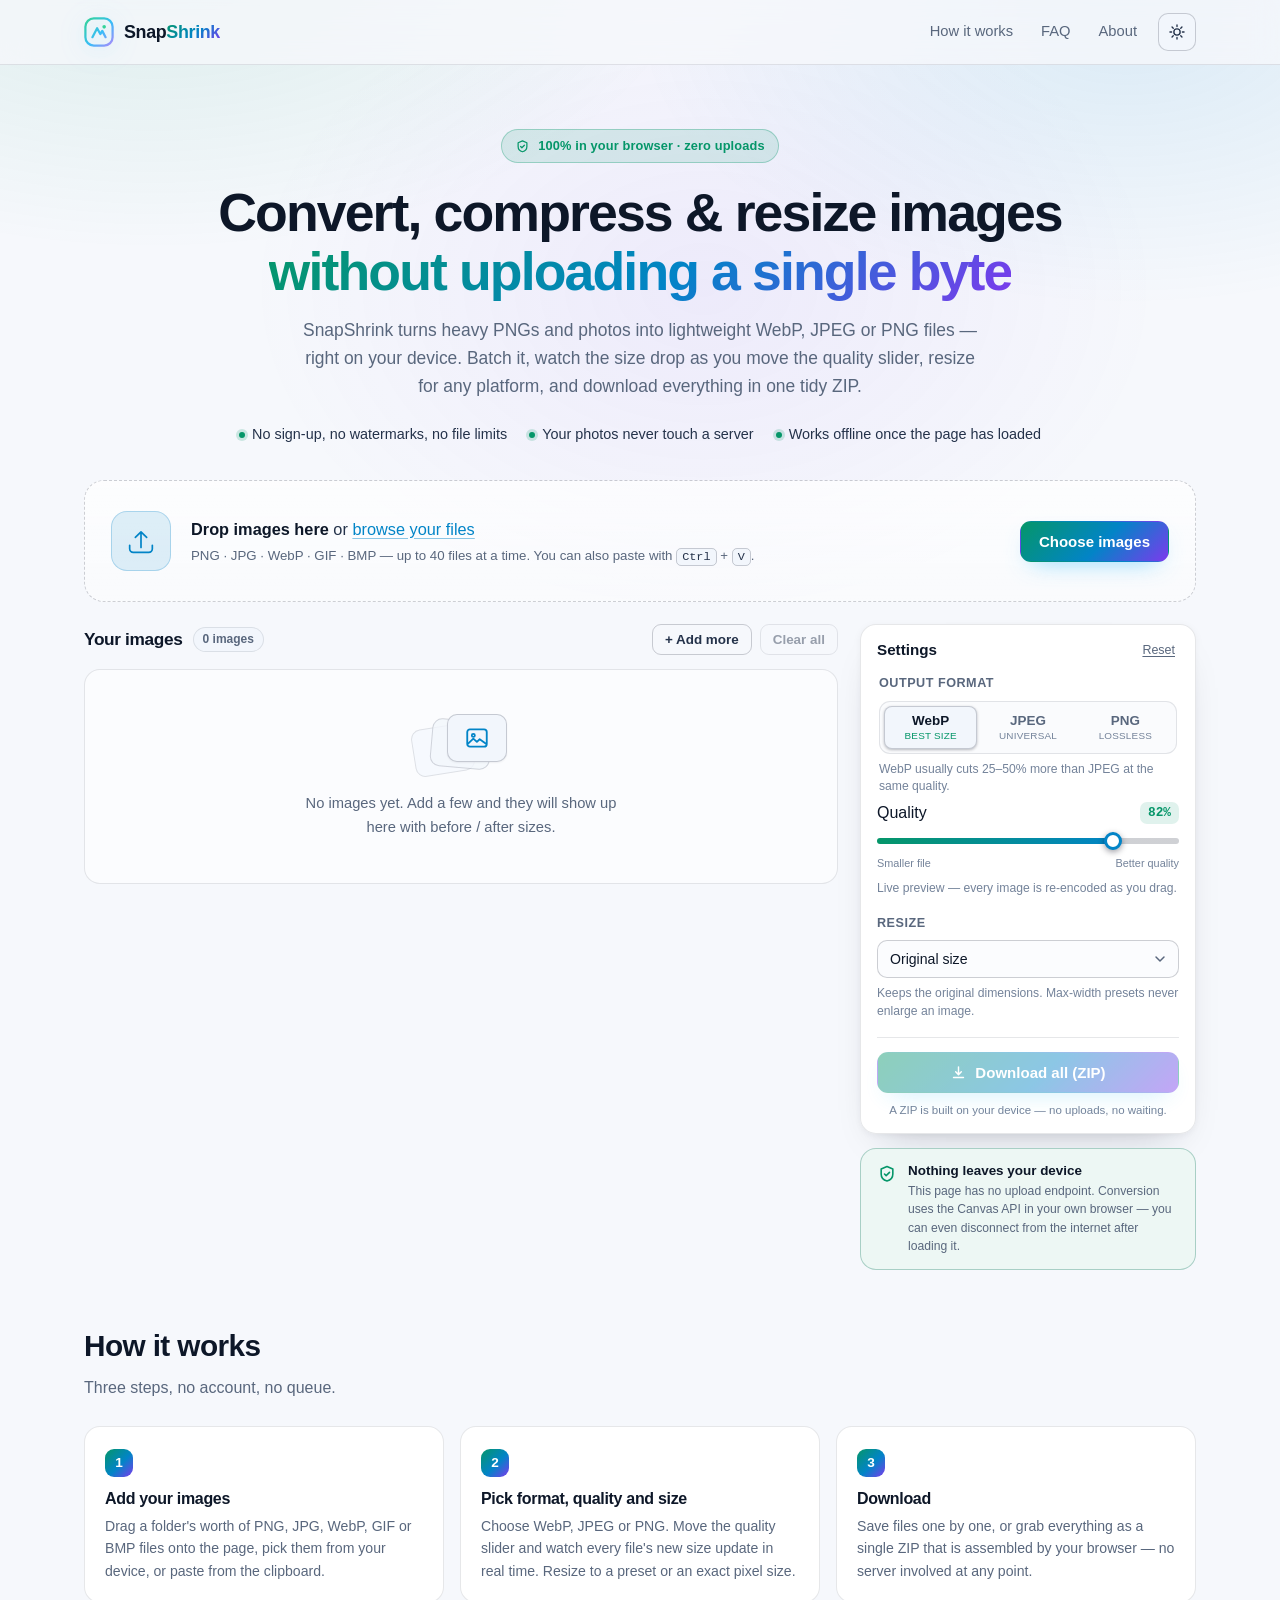
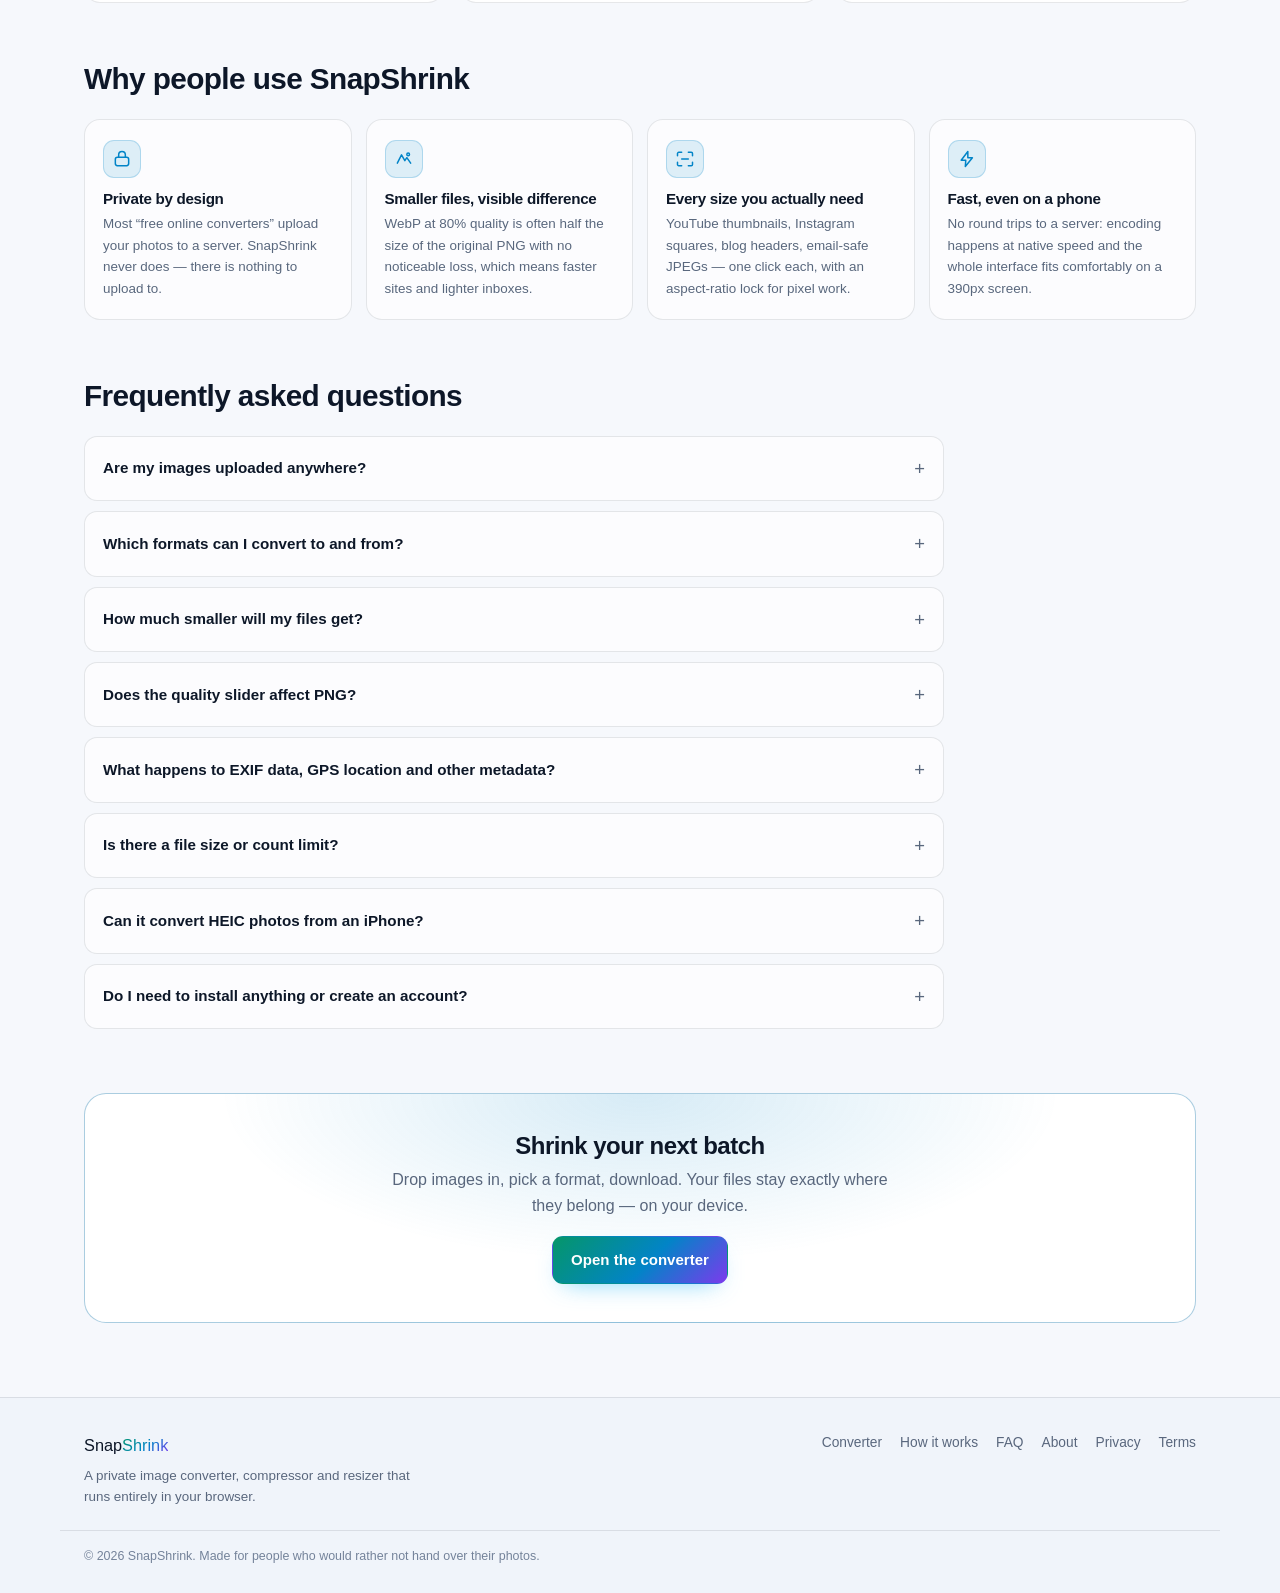
==== index.html @ 7d287221 "SnapShrink: private browser-based image converter, compressor and resizer" ====
<!DOCTYPE html>
<html lang="en" data-theme="dark">
<head>
<meta charset="utf-8">
<meta name="viewport" content="width=device-width, initial-scale=1">
<title>SnapShrink — Convert, Compress &amp; Resize Images in Your Browser (100% Private)</title>
<meta name="description" content="Free online image converter, compressor and resizer. Convert PNG, JPG, WebP, GIF and BMP to WebP, JPEG or PNG, compress with a live quality slider and resize for social media — 100% in your browser, zero uploads.">
<meta name="keywords" content="image converter, image compressor, resize image, png to webp, jpg to webp, compress image online, image resizer, private image converter, no upload">
<meta name="author" content="SnapShrink">
<meta name="robots" content="index, follow, max-image-preview:large">
<link rel="canonical" href="https://lkj-droid.github.io/snapshrink/">

<meta property="og:type" content="website">
<meta property="og:site_name" content="SnapShrink">
<meta property="og:title" content="SnapShrink — Convert, Compress &amp; Resize Images Without Uploading Them">
<meta property="og:description" content="Batch convert PNG, JPG, WebP, GIF and BMP to WebP, JPEG or PNG. Live quality preview, quick resize presets and ZIP download. Everything runs locally in your browser — your files never leave your device.">
<meta property="og:url" content="https://lkj-droid.github.io/snapshrink/">
<meta property="og:image" content="https://lkj-droid.github.io/snapshrink/og-cover.png">
<meta property="og:image:width" content="1200">
<meta property="og:image:height" content="630">
<meta property="og:image:alt" content="SnapShrink: convert, compress and resize images without a single upload">
<meta property="og:locale" content="en_US">
<meta name="twitter:card" content="summary_large_image">
<meta name="twitter:title" content="SnapShrink — Private Image Converter &amp; Compressor">
<meta name="twitter:description" content="Convert, compress and resize images 100% in your browser. Zero uploads, no sign-up.">
<meta name="twitter:image" content="https://lkj-droid.github.io/snapshrink/og-cover.png">
<meta name="theme-color" content="#070c16">
<link rel="icon" href="favicon.svg" type="image/svg+xml">
<link rel="apple-touch-icon" href="favicon.svg">
<link rel="stylesheet" href="styles.css">

<script>
  (function () {
    try {
      var saved = localStorage.getItem('snapshrink-theme');
      if (saved === 'light' || saved === 'dark') {
        document.documentElement.setAttribute('data-theme', saved);
      } else if (window.matchMedia && window.matchMedia('(prefers-color-scheme: light)').matches) {
        document.documentElement.setAttribute('data-theme', 'light');
      }
    } catch (e) { /* storage may be blocked; default theme is fine */ }
  })();
</script>

<!-- Google AdSense: replace ca-pub-XXXXXXXXXXXXXXXX with your publisher ID and uncomment.
<script async src="https://pagead2.googlesyndication.com/pagead/js/adsbygoogle.js?client=ca-pub-XXXXXXXXXXXXXXXX" crossorigin="anonymous"></script>
-->

<script type="application/ld+json">
{
  "@context": "https://schema.org",
  "@type": "SoftwareApplication",
  "name": "SnapShrink",
  "applicationCategory": "MultimediaApplication",
  "operatingSystem": "Any (web browser)",
  "url": "https://lkj-droid.github.io/snapshrink/",
  "description": "A private, browser-based image converter, compressor and resizer. Converts PNG, JPG, WebP, GIF and BMP to WebP, JPEG or PNG and resizes for social media, entirely on the user's device.",
  "offers": { "@type": "Offer", "price": "0", "priceCurrency": "USD" },
  "featureList": [
    "Batch image conversion to WebP, JPEG and PNG",
    "Quality slider with live file size comparison",
    "Quick resize presets and custom dimensions",
    "Download all results as a ZIP archive",
    "No uploads — all processing happens in the browser"
  ]
}
</script>
</head>
<body>
<a class="skip-link" href="#tool">Skip to the converter</a>

<header class="site-header">
  <div class="wrap header-inner">
    <a class="brand" href="./" aria-label="SnapShrink home">
      <span class="brand-mark" aria-hidden="true">
        <svg viewBox="0 0 32 32" width="30" height="30" fill="none">
          <rect x="1.5" y="1.5" width="29" height="29" rx="9" stroke="url(#g1)" stroke-width="2.4"/>
          <path d="M9 21.5 14 12l3.4 6.2 2.1-3.4 3.5 6.7" stroke="url(#g1)" stroke-width="2.4" stroke-linecap="round" stroke-linejoin="round"/>
          <circle cx="21.5" cy="10.5" r="1.9" fill="#34d399"/>
          <defs><linearGradient id="g1" x1="2" y1="2" x2="30" y2="30" gradientUnits="userSpaceOnUse">
            <stop stop-color="#34d399"/><stop offset=".55" stop-color="#38bdf8"/><stop offset="1" stop-color="#a78bfa"/>
          </linearGradient></defs>
        </svg>
      </span>
      <span class="brand-text">Snap<span>Shrink</span></span>
    </a>
    <nav class="site-nav" aria-label="Site">
      <a href="#how">How it works</a>
      <a href="#faq">FAQ</a>
      <a href="about.html">About</a>
      <button id="themeToggle" class="theme-toggle" type="button" aria-label="Switch to light theme" title="Switch theme">
        <svg class="icon-sun" viewBox="0 0 24 24" width="18" height="18" aria-hidden="true" fill="none" stroke="currentColor" stroke-width="1.8" stroke-linecap="round">
          <circle cx="12" cy="12" r="4.2"/><path d="M12 2.6v2.2M12 19.2v2.2M2.6 12h2.2M19.2 12h2.2M5.4 5.4l1.6 1.6M17 17l1.6 1.6M18.6 5.4 17 7M7 17l-1.6 1.6"/>
        </svg>
        <svg class="icon-moon" viewBox="0 0 24 24" width="18" height="18" aria-hidden="true" fill="none" stroke="currentColor" stroke-width="1.8" stroke-linecap="round" stroke-linejoin="round">
          <path d="M20.5 14.6A8.6 8.6 0 1 1 9.4 3.5a6.9 6.9 0 0 0 11.1 11.1Z"/>
        </svg>
      </button>
    </nav>
  </div>
</header>

<main>
  <section class="hero wrap">
    <div class="hero-badge">
      <svg viewBox="0 0 24 24" width="15" height="15" aria-hidden="true" fill="none" stroke="currentColor" stroke-width="2" stroke-linecap="round" stroke-linejoin="round"><path d="M12 3l7 3v6c0 4.2-2.9 7.4-7 8.4C7.9 19.4 5 16.2 5 12V6l7-3Z"/><path d="m9 12 2 2 4-4"/></svg>
      100% in your browser · zero uploads
    </div>
    <h1>Convert, compress &amp; resize images<br class="br-lg"> <span class="grad-text">without uploading a single byte</span></h1>
    <p class="hero-sub">
      SnapShrink turns heavy PNGs and photos into lightweight WebP, JPEG or PNG files — right on your device.
      Batch it, watch the size drop as you move the quality slider, resize for any platform, and download everything in one tidy ZIP.
    </p>
    <ul class="hero-points">
      <li>No sign-up, no watermarks, no file limits</li>
      <li>Your photos never touch a server</li>
      <li>Works offline once the page has loaded</li>
    </ul>
  </section>

  <section class="wrap" id="tool" aria-labelledby="toolTitle">
    <h2 class="sr-only" id="toolTitle">Image converter and compressor</h2>

    <div class="dropzone" id="dropzone" tabindex="0" role="button" aria-label="Add images by dropping them here or pressing enter to browse">
      <input type="file" id="fileInput" accept="image/png,image/jpeg,image/webp,image/gif,image/bmp,.png,.jpg,.jpeg,.webp,.gif,.bmp" multiple hidden>
      <div class="dz-inner">
        <div class="dz-icon" aria-hidden="true">
          <svg viewBox="0 0 48 48" width="34" height="34" fill="none" stroke="currentColor" stroke-width="2.4" stroke-linecap="round" stroke-linejoin="round">
            <path d="M24 33V11m0 0-8 8m8-8 8 8"/><path d="M8 30v5a5 5 0 0 0 5 5h22a5 5 0 0 0 5-5v-5"/>
          </svg>
        </div>
        <div class="dz-copy">
          <p class="dz-title"><strong>Drop images here</strong><span class="dz-more"> or <span class="dz-link">browse your files</span></span></p>
          <p class="dz-hint">PNG · JPG · WebP · GIF · BMP — up to 40 files at a time. You can also paste with <kbd>Ctrl</kbd>&nbsp;+&nbsp;<kbd>V</kbd>.</p>
        </div>
        <button class="btn btn-primary dz-btn" id="browseBtn" type="button">Choose images</button>
      </div>
    </div>

    <div class="workbench" id="workbench">
      <div class="results" id="resultsPane">
        <div class="results-head">
          <div class="results-title">
            <h2>Your images</h2>
            <span class="pill" id="countPill">0 images</span>
          </div>
          <div class="results-actions">
            <button class="btn btn-ghost btn-sm" id="addMoreBtn" type="button">+ Add more</button>
            <button class="btn btn-ghost btn-sm" id="clearAll" type="button" disabled>Clear all</button>
          </div>
        </div>

        <div class="summary" id="summary" hidden>
          <div class="summary-stats">
            <div class="stat"><span class="stat-label">Original</span><span class="stat-value" id="sumBefore">—</span></div>
            <div class="stat-arrow" aria-hidden="true">→</div>
            <div class="stat"><span class="stat-label">New size</span><span class="stat-value" id="sumAfter">—</span></div>
            <div class="stat"><span class="stat-label">Saved</span><span class="stat-value stat-save" id="sumSaved">—</span></div>
          </div>
          <button class="btn btn-primary" id="downloadAllTop" type="button">
            <svg viewBox="0 0 24 24" width="17" height="17" aria-hidden="true" fill="none" stroke="currentColor" stroke-width="2" stroke-linecap="round" stroke-linejoin="round"><path d="M12 4v11m0 0 4-4m-4 4-4-4"/><path d="M5 19h14"/></svg>
            Download all (ZIP)
          </button>
        </div>

        <div class="empty" id="emptyState">
          <div class="empty-art" aria-hidden="true">
            <div class="empty-card c1"></div>
            <div class="empty-card c2"></div>
            <div class="empty-card c3">
              <svg viewBox="0 0 24 24" width="26" height="26" fill="none" stroke="currentColor" stroke-width="1.7" stroke-linecap="round" stroke-linejoin="round"><rect x="3" y="4" width="18" height="16" rx="2.5"/><circle cx="8.6" cy="9.6" r="1.4"/><path d="m4 17 4.6-4.4 3.3 3 2.6-2.4L20 17"/></svg>
            </div>
          </div>
          <p>No images yet. Add a few and they will show up here with before / after sizes.</p>
        </div>

        <div class="cards" id="cards" aria-live="polite"></div>
      </div>

      <aside class="settings" id="settings" aria-label="Conversion settings">
        <div class="panel">
          <div class="panel-head">
            <h2>Settings</h2>
            <button class="link-btn" id="resetSettings" type="button">Reset</button>
          </div>

          <fieldset class="field">
            <legend>Output format</legend>
            <div class="seg" role="radiogroup" aria-label="Output format">
              <label class="seg-item">
                <input type="radio" name="format" value="webp" checked>
                <span>WebP<em>best size</em></span>
              </label>
              <label class="seg-item">
                <input type="radio" name="format" value="jpeg">
                <span>JPEG<em>universal</em></span>
              </label>
              <label class="seg-item">
                <input type="radio" name="format" value="png">
                <span>PNG<em>lossless</em></span>
              </label>
            </div>
            <p class="field-note" id="formatNote">WebP usually cuts 25–50% more than JPEG at the same quality.</p>
          </fieldset>

          <div class="field" id="qualityField">
            <div class="label-row">
              <label for="quality">Quality</label>
              <output class="quality-out" id="qualityOut" for="quality">82%</output>
            </div>
            <input type="range" id="quality" min="10" max="100" step="1" value="82" aria-describedby="qualityNote">
            <div class="range-scale" aria-hidden="true"><span>Smaller file</span><span>Better quality</span></div>
            <p class="field-note" id="qualityNote">Live preview — every image is re-encoded as you drag.</p>
          </div>

          <div class="field">
            <label for="preset">Resize</label>
            <div class="select-wrap">
              <select id="preset">
                <option value="original">Original size</option>
                <option value="max1920">Max width · 1920px</option>
                <option value="max1080">Max width · 1080px</option>
                <option value="yt">YouTube thumbnail · 1280×720</option>
                <option value="square">Square · 1080×1080</option>
                <option value="custom">Custom size…</option>
              </select>
              <svg class="select-caret" viewBox="0 0 24 24" width="16" height="16" aria-hidden="true" fill="none" stroke="currentColor" stroke-width="2.2" stroke-linecap="round" stroke-linejoin="round"><path d="m6 9 6 6 6-6"/></svg>
            </div>
            <p class="field-note" id="presetNote">Keeps the original dimensions. Images are never upscaled by presets.</p>
          </div>

          <div class="field custom" id="customRow" hidden>
            <div class="size-inputs">
              <label class="size-field">
                <span>Width</span>
                <input type="number" id="customW" min="1" max="16384" step="1" value="1280" inputmode="numeric">
              </label>
              <span class="times" aria-hidden="true">×</span>
              <label class="size-field">
                <span>Height</span>
                <input type="number" id="customH" min="1" max="16384" step="1" value="720" inputmode="numeric">
              </label>
            </div>
            <label class="check">
              <input type="checkbox" id="lockAspect" checked>
              <span>Lock aspect ratio (height follows each image)</span>
            </label>
          </div>

          <div class="field" id="modeRow" hidden>
            <span class="pseudo-label">Fit</span>
            <div class="seg seg-2" role="radiogroup" aria-label="Resize fit mode">
              <label class="seg-item">
                <input type="radio" name="fitmode" value="fill" checked>
                <span>Crop to fill</span>
              </label>
              <label class="seg-item">
                <input type="radio" name="fitmode" value="fit">
                <span>Fit inside</span>
              </label>
            </div>
          </div>

          <div class="field" id="bgRow" hidden>
            <div class="label-row">
              <label for="bgColor">Background</label>
              <span class="field-note inline" id="bgNote">Used where the image has transparency.</span>
            </div>
            <input type="color" id="bgColor" value="#ffffff">
          </div>

          <div class="panel-foot">
            <button class="btn btn-primary btn-block" id="downloadAll" type="button" disabled>
              <svg viewBox="0 0 24 24" width="17" height="17" aria-hidden="true" fill="none" stroke="currentColor" stroke-width="2" stroke-linecap="round" stroke-linejoin="round"><path d="M12 4v11m0 0 4-4m-4 4-4-4"/><path d="M5 19h14"/></svg>
              Download all (ZIP)
            </button>
            <p class="mini-note" id="zipNote">A ZIP is built on your device — no uploads, no waiting.</p>
          </div>
        </div>

        <div class="panel privacy-card">
          <div class="privacy-icon" aria-hidden="true">
            <svg viewBox="0 0 24 24" width="20" height="20" fill="none" stroke="currentColor" stroke-width="1.9" stroke-linecap="round" stroke-linejoin="round"><path d="M12 3l7 3v6c0 4.2-2.9 7.4-7 8.4C7.9 19.4 5 16.2 5 12V6l7-3Z"/><path d="m9 12 2 2 4-4"/></svg>
          </div>
          <div>
            <h3>Nothing leaves your device</h3>
            <p>This page has no upload endpoint. Conversion uses the Canvas API in your own browser — you can even disconnect from the internet after loading it.</p>
          </div>
        </div>
      </aside>
    </div>
  </section>

  <section class="wrap section" id="how">
    <h2>How it works</h2>
    <p class="section-lede">Three steps, no account, no queue.</p>
    <ol class="steps">
      <li>
        <span class="step-num">1</span>
        <h3>Add your images</h3>
        <p>Drag a folder's worth of PNG, JPG, WebP, GIF or BMP files onto the page, pick them from your device, or paste from the clipboard.</p>
      </li>
      <li>
        <span class="step-num">2</span>
        <h3>Pick format, quality and size</h3>
        <p>Choose WebP, JPEG or PNG. Move the quality slider and watch every file's new size update in real time. Resize to a preset or an exact pixel size.</p>
      </li>
      <li>
        <span class="step-num">3</span>
        <h3>Download</h3>
        <p>Save files one by one, or grab everything as a single ZIP that is assembled by your browser — no server involved at any point.</p>
      </li>
    </ol>
  </section>

  <section class="wrap section">
    <h2>Why people use SnapShrink</h2>
    <div class="features">
      <article class="feature">
        <div class="feature-icon" aria-hidden="true"><svg viewBox="0 0 24 24" width="20" height="20" fill="none" stroke="currentColor" stroke-width="1.8" stroke-linecap="round" stroke-linejoin="round"><rect x="4" y="10" width="16" height="10" rx="2.5"/><path d="M8 10V7a4 4 0 0 1 8 0v3"/></svg></div>
        <h3>Private by design</h3>
        <p>Most “free online converters” upload your photos to a server. SnapShrink never does — there is nothing to upload to.</p>
      </article>
      <article class="feature">
        <div class="feature-icon" aria-hidden="true"><svg viewBox="0 0 24 24" width="20" height="20" fill="none" stroke="currentColor" stroke-width="1.8" stroke-linecap="round" stroke-linejoin="round"><path d="M4 17 9 7l4 7 2.4-3.6L20 17"/><circle cx="17" cy="6.5" r="1.6"/></svg></div>
        <h3>Smaller files, visible difference</h3>
        <p>WebP at 80% quality is often half the size of the original PNG with no noticeable loss, which means faster sites and lighter inboxes.</p>
      </article>
      <article class="feature">
        <div class="feature-icon" aria-hidden="true"><svg viewBox="0 0 24 24" width="20" height="20" fill="none" stroke="currentColor" stroke-width="1.8" stroke-linecap="round" stroke-linejoin="round"><path d="M3 8V5.5A1.5 1.5 0 0 1 4.5 4H8M16 4h3.5A1.5 1.5 0 0 1 21 5.5V8M21 16v2.5A1.5 1.5 0 0 1 19.5 20H16M8 20H4.5A1.5 1.5 0 0 1 3 18.5V16"/><path d="M8 12h8"/></svg></div>
        <h3>Every size you actually need</h3>
        <p>YouTube thumbnails, Instagram squares, blog headers, email-safe JPEGs — one click each, with an aspect-ratio lock for pixel work.</p>
      </article>
      <article class="feature">
        <div class="feature-icon" aria-hidden="true"><svg viewBox="0 0 24 24" width="20" height="20" fill="none" stroke="currentColor" stroke-width="1.8" stroke-linecap="round" stroke-linejoin="round"><path d="M13 3 5 13.5h5.5L10 21l8.5-10.5H13L13 3Z"/></svg></div>
        <h3>Fast, even on a phone</h3>
        <p>No round trips to a server: encoding happens at native speed and the whole interface fits comfortably on a 390px screen.</p>
      </article>
    </div>
  </section>

  <section class="wrap section" id="faq">
    <h2>Frequently asked questions</h2>
    <div class="faq">
      <details>
        <summary>Are my images uploaded anywhere?</summary>
        <p>No. SnapShrink is a static page. All decoding, resizing and re-encoding happens in your browser using the HTML5 Canvas API, and the ZIP archive is assembled in JavaScript on your device. You can open your browser's network panel and watch: no request carries your image data.</p>
      </details>
      <details>
        <summary>Which formats can I convert to and from?</summary>
        <p>Input: PNG, JPEG, WebP, GIF and BMP. Output: WebP, JPEG and PNG. Animated GIFs and animated WebP files are converted using their first frame, because canvas encoding produces still images.</p>
      </details>
      <details>
        <summary>How much smaller will my files get?</summary>
        <p>It depends on the source. A screenshot saved as PNG typically drops 60–90% when converted to WebP at 80% quality. A JPEG that is already compressed may only shrink 20–40%, or even grow if you pick a very high quality — SnapShrink flags that per image so you can lower the quality or keep the original.</p>
      </details>
      <details>
        <summary>Does the quality slider affect PNG?</summary>
        <p>No. PNG is a lossless format, so the slider is disabled when PNG is selected. Its gains come from resizing and from removing metadata, which canvas re-encoding always does.</p>
      </details>
      <details>
        <summary>What happens to EXIF data, GPS location and other metadata?</summary>
        <p>They are removed. Re-encoding through canvas keeps only the pixels, which is usually what you want for sharing — and it means photos you post won't carry GPS coordinates. The trade-off is that camera settings and rotation tags are not carried over; SnapShrink applies the correct orientation to the pixels before saving.</p>
      </details>
      <details>
        <summary>Is there a file size or count limit?</summary>
        <p>There is no server limit, but your device's memory is the real ceiling. 40 images per batch is a comfortable number on a phone; very large images (above roughly 40 megapixels) may be rejected by the browser's canvas.</p>
      </details>
      <details>
        <summary>Can it convert HEIC photos from an iPhone?</summary>
        <p>Not directly — browsers do not decode HEIC in canvas. On iOS, choose “Most Compatible” in Settings → Camera → Formats, or export the photo as JPEG from the Photos app first.</p>
      </details>
      <details>
        <summary>Do I need to install anything or create an account?</summary>
        <p>No. The tool is free, needs no sign-up, adds no watermark, and can be saved for offline use (in Chrome: menu → Cast, save and share → Install page as app).</p>
      </details>
    </div>
  </section>

  <section class="wrap cta">
    <div class="cta-inner">
      <h2>Shrink your next batch</h2>
      <p>Drop images in, pick a format, download. Your files stay exactly where they belong — on your device.</p>
      <a class="btn btn-primary" href="#tool">Open the converter</a>
    </div>
  </section>
</main>

<footer class="site-footer">
  <div class="wrap footer-inner">
    <div class="footer-brand">
      <span class="brand-text small">Snap<span>Shrink</span></span>
      <p>A private image converter, compressor and resizer that runs entirely in your browser.</p>
    </div>
    <nav class="footer-nav" aria-label="Footer">
      <a href="#tool">Converter</a>
      <a href="#how">How it works</a>
      <a href="#faq">FAQ</a>
      <a href="about.html">About</a>
      <a href="privacy.html">Privacy</a>
      <a href="terms.html">Terms</a>
    </nav>
  </div>
  <div class="wrap footer-bottom">
    <p>© <span id="year">2025</span> SnapShrink. Made for people who would rather not hand over their photos.</p>
  </div>
</footer>

<div class="toast" id="toast" role="status" aria-live="polite"></div>
<div class="sr-only" id="srStatus" role="status" aria-live="polite"></div>

<script src="app.js" defer></script>

<script type="application/ld+json">
{
  "@context": "https://schema.org",
  "@type": "FAQPage",
  "mainEntity": [
    {
      "@type": "Question",
      "name": "Are my images uploaded anywhere?",
      "acceptedAnswer": { "@type": "Answer", "text": "No. SnapShrink is a static page. All decoding, resizing and re-encoding happens in your browser using the HTML5 Canvas API, and the ZIP archive is assembled in JavaScript on your device." }
    },
    {
      "@type": "Question",
      "name": "Which formats can I convert to and from?",
      "acceptedAnswer": { "@type": "Answer", "text": "Input: PNG, JPEG, WebP, GIF and BMP. Output: WebP, JPEG and PNG. Animated GIFs and animated WebP files are converted using their first frame." }
    },
    {
      "@type": "Question",
      "name": "How much smaller will my files get?",
      "acceptedAnswer": { "@type": "Answer", "text": "A screenshot saved as PNG typically drops 60-90% when converted to WebP at 80% quality. An already-compressed JPEG may shrink 20-40%, or grow if you pick a very high quality. SnapShrink flags each image's result." }
    },
    {
      "@type": "Question",
      "name": "Does the quality slider affect PNG?",
      "acceptedAnswer": { "@type": "Answer", "text": "No. PNG is lossless, so the slider is disabled when PNG is selected. Its gains come from resizing and removing metadata." }
    },
    {
      "@type": "Question",
      "name": "What happens to EXIF data and GPS location?",
      "acceptedAnswer": { "@type": "Answer", "text": "They are removed. Re-encoding through canvas keeps only the pixels, so photos you share do not carry GPS coordinates, while the correct orientation is applied to the pixels first." }
    },
    {
      "@type": "Question",
      "name": "Can it convert HEIC photos from an iPhone?",
      "acceptedAnswer": { "@type": "Answer", "text": "Not directly, because browsers do not decode HEIC in canvas. Export the photo as JPEG from the Photos app, or set the iPhone camera to Most Compatible, first." }
    }
  ]
}
</script>
</body>
</html>
---- styles.css ----
/* ==========================================================================
   SnapShrink — styles
   ========================================================================== */

:root {
  --bg: #070c16;
  --bg-soft: #0a1120;
  --panel: rgba(17, 26, 43, 0.86);
  --panel-solid: #111a2b;
  --panel-2: #16223a;
  --line: rgba(148, 163, 184, 0.16);
  --line-strong: rgba(148, 163, 184, 0.3);
  --text: #e9eefb;
  --text-soft: #c7d2e5;
  --muted: #94a3b8;
  --muted-2: #7688a0;
  --brand: #34d399;
  --brand-2: #38bdf8;
  --violet: #a78bfa;
  --grad: linear-gradient(135deg, #34d399 0%, #38bdf8 55%, #a78bfa 100%);
  --danger: #fb7185;
  --warn: #fbbf24;
  --shadow-sm: 0 1px 2px rgba(2, 6, 23, 0.4);
  --shadow: 0 18px 40px -18px rgba(2, 6, 23, 0.85), 0 2px 8px rgba(2, 6, 23, 0.35);
  --radius: 16px;
  --radius-sm: 11px;
  --wrap: 1160px;
  --font: -apple-system, BlinkMacSystemFont, "Segoe UI", Inter, Roboto, "Helvetica Neue", "Apple SD Gothic Neo", "Malgun Gothic", sans-serif;
  --mono: ui-monospace, SFMono-Regular, "SF Mono", Menlo, Consolas, monospace;
}

html[data-theme="light"] {
  --bg: #f6f8fc;
  --bg-soft: #eef2f9;
  --panel: rgba(255, 255, 255, 0.92);
  --panel-solid: #ffffff;
  --panel-2: #f2f6fc;
  --line: rgba(15, 23, 42, 0.1);
  --line-strong: rgba(15, 23, 42, 0.2);
  --text: #0d1728;
  --text-soft: #24324a;
  --muted: #59677d;
  --muted-2: #74839a;
  --brand: #059669;
  --brand-2: #0284c7;
  --violet: #7c3aed;
  --grad: linear-gradient(135deg, #059669 0%, #0284c7 55%, #7c3aed 100%);
  --danger: #e11d48;
  --warn: #b45309;
  --shadow-sm: 0 1px 2px rgba(15, 23, 42, 0.06);
  --shadow: 0 20px 40px -24px rgba(15, 23, 42, 0.28), 0 2px 8px rgba(15, 23, 42, 0.05);
}

* { box-sizing: border-box; }

/* Flex/grid display must never beat the hidden attribute. */
[hidden] { display: none !important; }

html { scroll-behavior: smooth; -webkit-text-size-adjust: 100%; }

body {
  margin: 0;
  font-family: var(--font);
  background: var(--bg);
  color: var(--text);
  line-height: 1.6;
  font-size: 16px;
  -webkit-font-smoothing: antialiased;
  overflow-x: hidden;
}

body::before {
  content: "";
  position: fixed;
  inset: 0;
  pointer-events: none;
  z-index: -1;
  background:
    radial-gradient(900px 520px at 12% -8%, rgba(52, 211, 153, 0.16), transparent 62%),
    radial-gradient(820px 480px at 88% 2%, rgba(56, 189, 248, 0.14), transparent 60%),
    radial-gradient(700px 500px at 55% 32%, rgba(167, 139, 250, 0.09), transparent 65%);
}

html[data-theme="light"] body::before {
  background:
    radial-gradient(900px 520px at 12% -8%, rgba(5, 150, 105, 0.12), transparent 62%),
    radial-gradient(820px 480px at 88% 2%, rgba(2, 132, 199, 0.11), transparent 60%),
    radial-gradient(700px 500px at 55% 32%, rgba(124, 58, 237, 0.07), transparent 65%);
}

img, svg { max-width: 100%; }
h1, h2, h3, h4 { line-height: 1.2; margin: 0 0 0.5em; letter-spacing: -0.02em; font-weight: 700; }
p { margin: 0 0 1em; }
a { color: var(--brand-2); text-decoration: none; }
a:hover { text-decoration: underline; }
button { font-family: inherit; }

.wrap {
  width: 100%;
  max-width: var(--wrap);
  margin: 0 auto;
  padding: 0 24px;
}

.sr-only {
  position: absolute;
  width: 1px; height: 1px;
  padding: 0; margin: -1px;
  overflow: hidden;
  clip: rect(0 0 0 0);
  white-space: nowrap;
  border: 0;
}

.skip-link {
  position: absolute;
  left: 16px; top: -60px;
  background: var(--panel-solid);
  color: var(--text);
  padding: 10px 16px;
  border-radius: 10px;
  z-index: 100;
  border: 1px solid var(--line-strong);
  transition: top 0.18s ease;
}
.skip-link:focus { top: 12px; }

/* ---------- Header ---------- */

.site-header {
  position: sticky;
  top: 0;
  z-index: 40;
  backdrop-filter: blur(14px);
  -webkit-backdrop-filter: blur(14px);
  background: color-mix(in srgb, var(--bg) 78%, transparent);
  border-bottom: 1px solid var(--line);
}

.header-inner {
  display: flex;
  align-items: center;
  justify-content: space-between;
  gap: 16px;
  height: 64px;
}

.brand {
  display: inline-flex;
  align-items: center;
  gap: 10px;
  color: var(--text);
  font-weight: 700;
  font-size: 1.12rem;
  letter-spacing: -0.02em;
}
.brand:hover { text-decoration: none; }
.brand-mark { display: inline-flex; filter: drop-shadow(0 4px 12px rgba(56, 189, 248, 0.28)); }
.brand-text span { background: var(--grad); -webkit-background-clip: text; background-clip: text; color: transparent; }
.brand-text.small { font-size: 1.02rem; }

.site-nav {
  display: flex;
  align-items: center;
  gap: 6px;
}
.site-nav a {
  color: var(--muted);
  font-size: 0.92rem;
  font-weight: 500;
  padding: 8px 11px;
  border-radius: 9px;
}
.site-nav a:hover { color: var(--text); background: var(--panel-2); text-decoration: none; }

.theme-toggle {
  display: inline-flex;
  align-items: center;
  justify-content: center;
  width: 38px; height: 38px;
  margin-left: 4px;
  border-radius: 10px;
  border: 1px solid var(--line-strong);
  background: var(--panel-2);
  color: var(--text-soft);
  cursor: pointer;
  transition: background 0.18s ease, color 0.18s ease, transform 0.18s ease;
}
.theme-toggle:hover { color: var(--text); transform: translateY(-1px); }
html[data-theme="dark"] .icon-sun { display: none; }
html[data-theme="light"] .icon-moon { display: none; }

/* ---------- Hero ---------- */

.hero {
  padding: 64px 24px 34px;
  text-align: center;
}

.hero-badge {
  display: inline-flex;
  align-items: center;
  gap: 8px;
  font-size: 0.8rem;
  font-weight: 600;
  letter-spacing: 0.01em;
  color: var(--brand);
  background: color-mix(in srgb, var(--brand) 12%, transparent);
  border: 1px solid color-mix(in srgb, var(--brand) 30%, transparent);
  padding: 6px 13px;
  border-radius: 999px;
}

.hero h1 {
  font-size: clamp(2.05rem, 5.4vw, 3.35rem);
  margin: 20px 0 16px;
  letter-spacing: -0.035em;
  line-height: 1.1;
}
.grad-text {
  background: var(--grad);
  -webkit-background-clip: text;
  background-clip: text;
  color: transparent;
}

.hero-sub {
  max-width: 680px;
  margin: 0 auto 22px;
  color: var(--muted);
  font-size: clamp(1rem, 1.6vw, 1.09rem);
}

.hero-points {
  list-style: none;
  display: flex;
  flex-wrap: wrap;
  justify-content: center;
  gap: 8px 22px;
  padding: 0;
  margin: 0;
  color: var(--text-soft);
  font-size: 0.9rem;
}
.hero-points li { display: inline-flex; align-items: center; gap: 7px; }
.hero-points li::before {
  content: "";
  width: 6px; height: 6px;
  border-radius: 50%;
  background: var(--brand);
  box-shadow: 0 0 0 3px color-mix(in srgb, var(--brand) 18%, transparent);
}

/* ---------- Buttons ---------- */

.btn {
  display: inline-flex;
  align-items: center;
  justify-content: center;
  gap: 8px;
  border: 1px solid transparent;
  border-radius: 11px;
  padding: 11px 18px;
  font-size: 0.94rem;
  font-weight: 600;
  cursor: pointer;
  transition: transform 0.16s ease, box-shadow 0.16s ease, background 0.16s ease, border-color 0.16s ease, opacity 0.16s ease;
  white-space: nowrap;
  color: var(--text);
  background: var(--panel-2);
}
.btn:hover { transform: translateY(-1px); }
.btn:active { transform: translateY(0); }
.btn:focus-visible { outline: 2px solid var(--brand-2); outline-offset: 2px; }
.btn[disabled] { opacity: 0.45; cursor: not-allowed; transform: none; }

.btn-primary {
  background: var(--grad);
  color: #05121b;
  box-shadow: 0 10px 24px -12px rgba(56, 189, 248, 0.7);
}
html[data-theme="light"] .btn-primary { color: #ffffff; }
.btn-primary:hover { box-shadow: 0 14px 30px -12px rgba(56, 189, 248, 0.85); }

.btn-ghost {
  background: transparent;
  border-color: var(--line-strong);
  color: var(--text-soft);
}
.btn-ghost:hover { background: var(--panel-2); color: var(--text); }
.btn-sm { padding: 7px 12px; font-size: 0.84rem; border-radius: 9px; }
.btn-block { width: 100%; }

/* ---------- Dropzone ---------- */

.dropzone {
  border: 1.5px dashed var(--line-strong);
  border-radius: 20px;
  background:
    linear-gradient(180deg, color-mix(in srgb, var(--panel-solid) 72%, transparent), color-mix(in srgb, var(--panel-solid) 40%, transparent));
  padding: 30px 26px;
  cursor: pointer;
  transition: border-color 0.2s ease, background 0.2s ease, box-shadow 0.2s ease;
  outline: none;
}
.dropzone:hover { border-color: color-mix(in srgb, var(--brand-2) 60%, transparent); }
.dropzone:focus-visible { border-color: var(--brand-2); box-shadow: 0 0 0 4px color-mix(in srgb, var(--brand-2) 18%, transparent); }
.dropzone.is-dragging {
  border-color: var(--brand);
  background: color-mix(in srgb, var(--brand) 9%, var(--panel-solid));
  box-shadow: 0 0 0 5px color-mix(in srgb, var(--brand) 14%, transparent), var(--shadow);
}
.dropzone.is-compact { padding: 14px 20px; }

.dz-inner {
  display: flex;
  align-items: center;
  gap: 20px;
  justify-content: center;
  text-align: left;
}
.dz-icon {
  flex: 0 0 auto;
  width: 60px; height: 60px;
  display: grid;
  place-items: center;
  border-radius: 16px;
  color: var(--brand-2);
  background: color-mix(in srgb, var(--brand-2) 12%, transparent);
  border: 1px solid color-mix(in srgb, var(--brand-2) 24%, transparent);
}
.dropzone.is-compact .dz-icon { width: 44px; height: 44px; border-radius: 12px; }
.dropzone.is-compact .dz-icon svg { width: 24px; height: 24px; }

.dz-copy { min-width: 0; }
.dz-title { margin: 0 0 3px; font-size: 1.02rem; color: var(--text-soft); }
.dz-title strong { color: var(--text); }
.dz-link { color: var(--brand-2); text-decoration: underline; text-decoration-color: color-mix(in srgb, var(--brand-2) 45%, transparent); text-underline-offset: 3px; white-space: nowrap; }
.dropzone.is-compact .dz-more { display: none; }
.dz-hint { margin: 0; color: var(--muted); font-size: 0.83rem; }
.dz-hint kbd {
  font-family: var(--mono);
  font-size: 0.74rem;
  padding: 1px 5px;
  border-radius: 5px;
  border: 1px solid var(--line-strong);
  background: var(--panel-2);
  color: var(--text-soft);
}
.dz-btn { flex: 0 0 auto; margin-left: auto; }
.dropzone.is-compact .dz-btn { padding: 8px 14px; font-size: 0.86rem; }
.dropzone.is-compact .dz-hint { display: none; }

/* ---------- Workbench ---------- */

.workbench {
  display: grid;
  grid-template-columns: minmax(0, 1fr) 336px;
  gap: 22px;
  align-items: start;
  margin-top: 22px;
}

.results { min-width: 0; }

.results-head {
  display: flex;
  align-items: center;
  justify-content: space-between;
  gap: 12px;
  flex-wrap: wrap;
  margin-bottom: 14px;
}
.results-title { display: flex; align-items: center; gap: 10px; }
.results-title h2 { font-size: 1.08rem; margin: 0; }
.pill {
  font-size: 0.75rem;
  font-weight: 600;
  color: var(--muted);
  border: 1px solid var(--line);
  background: var(--panel-2);
  padding: 2px 9px;
  border-radius: 999px;
  white-space: nowrap;
}
.results-actions { display: flex; gap: 8px; }

.summary {
  display: flex;
  align-items: center;
  justify-content: space-between;
  gap: 16px;
  flex-wrap: wrap;
  padding: 14px 16px;
  margin-bottom: 16px;
  border-radius: var(--radius);
  border: 1px solid var(--line);
  background: var(--panel);
  box-shadow: var(--shadow-sm);
}
.summary-stats { display: flex; align-items: center; gap: 8px 16px; flex-wrap: wrap; }
.stat { display: flex; flex-direction: column; min-width: 0; }
.stat-label { font-size: 0.68rem; text-transform: uppercase; letter-spacing: 0.08em; color: var(--muted-2); font-weight: 600; }
.stat-value { font-variant-numeric: tabular-nums; font-weight: 700; font-size: 1rem; }
.stat-save { color: var(--brand); }
.stat-save.is-negative { color: var(--warn); }
.stat-arrow { color: var(--muted-2); font-size: 1rem; }

.empty {
  display: flex;
  flex-direction: column;
  align-items: center;
  gap: 14px;
  text-align: center;
  padding: 44px 24px;
  border-radius: var(--radius);
  border: 1px solid var(--line);
  background: color-mix(in srgb, var(--panel-solid) 50%, transparent);
  color: var(--muted);
  font-size: 0.92rem;
}
.empty p { margin: 0; max-width: 340px; }
.empty-art { position: relative; width: 96px; height: 64px; }
.empty-card {
  position: absolute;
  width: 60px; height: 48px;
  border-radius: 10px;
  border: 1px solid var(--line-strong);
  background: var(--panel-2);
  display: grid;
  place-items: center;
  color: var(--brand-2);
}
.empty-card.c1 { left: 0; top: 12px; transform: rotate(-9deg); opacity: 0.55; }
.empty-card.c2 { left: 18px; top: 6px; transform: rotate(5deg); opacity: 0.78; }
.empty-card.c3 { left: 34px; top: 0; box-shadow: var(--shadow-sm); }

.cards {
  display: grid;
  grid-template-columns: repeat(2, minmax(0, 1fr));
  gap: 14px;
}
.cards:empty { display: none; }

.card {
  display: grid;
  grid-template-columns: 78px minmax(0, 1fr);
  gap: 12px;
  padding: 12px;
  border-radius: 14px;
  border: 1px solid var(--line);
  background: var(--panel);
  box-shadow: var(--shadow-sm);
  animation: cardIn 0.28s ease both;
  position: relative;
}
@keyframes cardIn {
  from { opacity: 0; transform: translateY(6px); }
  to { opacity: 1; transform: none; }
}
.card.is-error { border-color: color-mix(in srgb, var(--danger) 45%, var(--line)); }

.thumb {
  width: 78px; height: 78px;
  border-radius: 10px;
  overflow: hidden;
  background:
    repeating-conic-gradient(var(--panel-2) 0% 25%, color-mix(in srgb, var(--panel-2) 55%, var(--bg)) 0% 50%) 50% / 14px 14px;
  border: 1px solid var(--line);
  display: grid;
  place-items: center;
  position: relative;
}
.thumb img { width: 100%; height: 100%; object-fit: cover; display: block; }
.thumb .busy {
  position: absolute;
  inset: 0;
  display: grid;
  place-items: center;
  background: color-mix(in srgb, var(--bg) 62%, transparent);
  backdrop-filter: blur(2px);
}
.spinner {
  width: 20px; height: 20px;
  border-radius: 50%;
  border: 2px solid color-mix(in srgb, var(--brand-2) 30%, transparent);
  border-top-color: var(--brand-2);
  animation: spin 0.7s linear infinite;
}
@keyframes spin { to { transform: rotate(360deg); } }

.card-body { min-width: 0; display: flex; flex-direction: column; gap: 4px; }
.card-top { display: flex; align-items: flex-start; gap: 6px; }
.name {
  font-weight: 600;
  font-size: 0.87rem;
  margin: 0;
  overflow: hidden;
  text-overflow: ellipsis;
  white-space: nowrap;
  min-width: 0;
  flex: 1;
}
.dims { font-size: 0.76rem; color: var(--muted); font-variant-numeric: tabular-nums; }
.sizes { display: flex; align-items: center; gap: 6px; flex-wrap: wrap; font-size: 0.8rem; }
.size-before { color: var(--muted); text-decoration: line-through; text-decoration-color: color-mix(in srgb, var(--muted) 60%, transparent); font-variant-numeric: tabular-nums; }
.size-arrow { color: var(--muted-2); font-size: 0.72rem; }
.size-after { font-weight: 700; font-variant-numeric: tabular-nums; }

.badge {
  display: inline-flex;
  align-items: center;
  gap: 3px;
  font-size: 0.7rem;
  font-weight: 700;
  padding: 1px 7px;
  border-radius: 999px;
  letter-spacing: 0.01em;
  font-variant-numeric: tabular-nums;
}
.badge.save { color: var(--brand); background: color-mix(in srgb, var(--brand) 14%, transparent); }
html[data-theme="light"] .badge.save { color: #047857; }
.badge.grow { color: var(--warn); background: color-mix(in srgb, var(--warn) 15%, transparent); }
.badge.neutral { color: var(--muted); background: var(--panel-2); }

.card-actions { display: flex; align-items: center; gap: 6px; margin-top: 2px; }
.dl-btn {
  display: inline-flex;
  align-items: center;
  gap: 5px;
  font-size: 0.78rem;
  font-weight: 600;
  padding: 5px 9px;
  border-radius: 8px;
  border: 1px solid var(--line-strong);
  background: transparent;
  color: var(--text-soft);
  cursor: pointer;
  transition: background 0.15s ease, color 0.15s ease, border-color 0.15s ease;
}
.dl-btn:hover:not([disabled]) { background: var(--panel-2); color: var(--text); }
.dl-btn[disabled] { opacity: 0.4; cursor: not-allowed; }
.icon-btn {
  display: inline-grid;
  place-items: center;
  width: 26px; height: 26px;
  border-radius: 7px;
  border: 1px solid transparent;
  background: transparent;
  color: var(--muted);
  cursor: pointer;
  transition: color 0.15s ease, background 0.15s ease;
}
.icon-btn:hover { color: var(--danger); background: color-mix(in srgb, var(--danger) 12%, transparent); }

.card-error { font-size: 0.78rem; color: var(--danger); }
.card-note { font-size: 0.72rem; color: var(--warn); }

/* ---------- Settings panel ---------- */

.settings {
  position: sticky;
  top: 80px;
  display: flex;
  flex-direction: column;
  gap: 14px;
}

.panel {
  border-radius: var(--radius);
  border: 1px solid var(--line);
  background: var(--panel);
  box-shadow: var(--shadow);
  padding: 16px 16px 14px;
}
.panel-head {
  display: flex;
  align-items: center;
  justify-content: space-between;
  margin-bottom: 14px;
}
.panel-head h2 { font-size: 0.95rem; margin: 0; letter-spacing: 0; }
.link-btn {
  background: none;
  border: 0;
  color: var(--muted);
  font-size: 0.78rem;
  cursor: pointer;
  padding: 2px 4px;
  border-radius: 6px;
  text-decoration: underline;
  text-underline-offset: 2px;
}
.link-btn:hover { color: var(--text); }

.field { margin-bottom: 16px; border: 0; padding: 0; }
.field:last-of-type { margin-bottom: 4px; }
.field > legend, .field > label, .pseudo-label {
  display: block;
  font-size: 0.79rem;
  font-weight: 700;
  letter-spacing: 0.04em;
  text-transform: uppercase;
  color: var(--muted);
  margin-bottom: 7px;
  padding: 0;
}
.label-row { display: flex; align-items: center; justify-content: space-between; gap: 8px; }
.quality-out {
  font-family: var(--mono);
  font-size: 0.8rem;
  font-weight: 700;
  color: var(--brand);
  background: color-mix(in srgb, var(--brand) 12%, transparent);
  padding: 1px 8px;
  border-radius: 7px;
  font-variant-numeric: tabular-nums;
}
.field-note { margin: 7px 0 0; font-size: 0.76rem; color: var(--muted-2); line-height: 1.45; }
.field-note.inline { margin: 0; text-transform: none; letter-spacing: 0; font-weight: 500; }

.seg {
  display: grid;
  grid-template-columns: repeat(3, 1fr);
  gap: 4px;
  padding: 4px;
  border-radius: 11px;
  background: color-mix(in srgb, var(--bg) 55%, transparent);
  border: 1px solid var(--line);
}
.seg-2 { grid-template-columns: repeat(2, 1fr); }
.seg-item { position: relative; display: block; cursor: pointer; }
.seg-item input { position: absolute; opacity: 0; width: 1px; height: 1px; }
.seg-item > span {
  display: flex;
  flex-direction: column;
  align-items: center;
  gap: 1px;
  padding: 7px 4px 6px;
  border-radius: 8px;
  font-size: 0.84rem;
  font-weight: 600;
  color: var(--muted);
  transition: background 0.15s ease, color 0.15s ease, box-shadow 0.15s ease;
  text-align: center;
  line-height: 1.25;
}
.seg-item > span em {
  font-style: normal;
  font-size: 0.62rem;
  font-weight: 500;
  letter-spacing: 0.02em;
  color: var(--muted-2);
  text-transform: uppercase;
}
.seg-item input:checked + span {
  background: var(--panel-2);
  color: var(--text);
  box-shadow: 0 1px 3px rgba(2, 6, 23, 0.28), inset 0 0 0 1px var(--line-strong);
}
.seg-item input:checked + span em { color: var(--brand); }
.seg-item input:focus-visible + span { outline: 2px solid var(--brand-2); outline-offset: 1px; }
.seg-item input:disabled + span { opacity: 0.4; cursor: not-allowed; }

input[type="range"] {
  -webkit-appearance: none;
  appearance: none;
  width: 100%;
  height: 6px;
  border-radius: 999px;
  background: linear-gradient(90deg, var(--brand) 0%, var(--brand-2) var(--fill, 82%), var(--line-strong) var(--fill, 82%));
  outline: none;
  margin: 6px 0 0;
  cursor: pointer;
}
input[type="range"]::-webkit-slider-thumb {
  -webkit-appearance: none;
  appearance: none;
  width: 18px; height: 18px;
  border-radius: 50%;
  background: #fff;
  border: 3px solid var(--brand-2);
  box-shadow: 0 2px 6px rgba(2, 6, 23, 0.4);
  cursor: grab;
}
input[type="range"]::-moz-range-thumb {
  width: 18px; height: 18px;
  border-radius: 50%;
  background: #fff;
  border: 3px solid var(--brand-2);
  box-shadow: 0 2px 6px rgba(2, 6, 23, 0.4);
  cursor: grab;
}
input[type="range"]:focus-visible::-webkit-slider-thumb { box-shadow: 0 0 0 5px color-mix(in srgb, var(--brand-2) 25%, transparent); }
input[type="range"]:disabled { opacity: 0.4; cursor: not-allowed; }
#qualityField.is-disabled .range-scale { opacity: 0.4; }

.range-scale {
  display: flex;
  justify-content: space-between;
  font-size: 0.68rem;
  color: var(--muted-2);
  margin-top: 4px;
}

.select-wrap { position: relative; }
.select-wrap select {
  width: 100%;
  appearance: none;
  -webkit-appearance: none;
  background: color-mix(in srgb, var(--bg) 45%, transparent);
  border: 1px solid var(--line-strong);
  color: var(--text);
  border-radius: 10px;
  padding: 10px 34px 10px 12px;
  font-size: 0.88rem;
  font-family: inherit;
  cursor: pointer;
}
.select-wrap select:focus-visible { outline: 2px solid var(--brand-2); outline-offset: 1px; }
.select-caret {
  position: absolute;
  right: 11px; top: 50%;
  transform: translateY(-50%);
  color: var(--muted);
  pointer-events: none;
}

.custom { margin-top: 10px; }
.size-inputs { display: flex; align-items: flex-end; gap: 8px; }
.size-field { flex: 1; display: flex; flex-direction: column; gap: 4px; }
.size-field span { font-size: 0.7rem; color: var(--muted-2); font-weight: 600; text-transform: uppercase; letter-spacing: 0.05em; }
.size-field input {
  width: 100%;
  background: color-mix(in srgb, var(--bg) 45%, transparent);
  border: 1px solid var(--line-strong);
  border-radius: 9px;
  color: var(--text);
  font-family: var(--mono);
  font-size: 0.88rem;
  padding: 9px 10px;
}
.size-field input:focus-visible { outline: 2px solid var(--brand-2); outline-offset: 1px; }
.size-field input:disabled { opacity: 0.45; }
.times { color: var(--muted-2); padding-bottom: 11px; }

.check {
  display: flex;
  align-items: flex-start;
  gap: 8px;
  margin-top: 10px;
  font-size: 0.79rem;
  color: var(--text-soft);
  cursor: pointer;
  line-height: 1.35;
}
.check input { margin: 2px 0 0; accent-color: var(--brand); width: 14px; height: 14px; }

input[type="color"] {
  -webkit-appearance: none;
  appearance: none;
  width: 100%;
  height: 34px;
  padding: 3px;
  border-radius: 9px;
  border: 1px solid var(--line-strong);
  background: color-mix(in srgb, var(--bg) 45%, transparent);
  cursor: pointer;
}
input[type="color"]::-webkit-color-swatch-wrapper { padding: 0; }
input[type="color"]::-webkit-color-swatch { border: 0; border-radius: 6px; }
input[type="color"]::-moz-color-swatch { border: 0; border-radius: 6px; }

.panel-foot { margin-top: 14px; padding-top: 14px; border-top: 1px solid var(--line); }
.mini-note { margin: 8px 0 0; font-size: 0.72rem; color: var(--muted-2); text-align: center; }

.privacy-card {
  display: flex;
  gap: 11px;
  padding: 14px 16px;
  box-shadow: none;
  background: color-mix(in srgb, var(--brand) 7%, var(--panel));
  border-color: color-mix(in srgb, var(--brand) 22%, var(--line));
}
.privacy-icon { color: var(--brand); flex: 0 0 auto; margin-top: 1px; }
.privacy-card h3 { font-size: 0.84rem; margin: 0 0 3px; letter-spacing: 0; }
.privacy-card p { margin: 0; font-size: 0.76rem; color: var(--muted); line-height: 1.5; }

/* ---------- Sections ---------- */

.section { padding: 58px 24px 0; }
.section h2 { font-size: clamp(1.42rem, 3vw, 1.86rem); }
.section-lede { color: var(--muted); margin-top: -4px; }

.steps {
  list-style: none;
  padding: 0;
  margin: 26px 0 0;
  display: grid;
  grid-template-columns: repeat(3, minmax(0, 1fr));
  gap: 16px;
  counter-reset: step;
}
.steps li {
  position: relative;
  padding: 22px 20px 20px;
  border-radius: var(--radius);
  border: 1px solid var(--line);
  background: var(--panel);
}
.step-num {
  display: inline-grid;
  place-items: center;
  width: 28px; height: 28px;
  border-radius: 9px;
  font-size: 0.85rem;
  font-weight: 700;
  background: var(--grad);
  color: #05121b;
  margin-bottom: 12px;
}
html[data-theme="light"] .step-num { color: #fff; }
.steps h3 { font-size: 1rem; margin-bottom: 6px; }
.steps p { margin: 0; color: var(--muted); font-size: 0.88rem; }

.features {
  display: grid;
  grid-template-columns: repeat(4, minmax(0, 1fr));
  gap: 14px;
  margin-top: 22px;
}
.feature {
  padding: 20px 18px;
  border-radius: var(--radius);
  border: 1px solid var(--line);
  background: color-mix(in srgb, var(--panel-solid) 62%, transparent);
}
.feature-icon {
  width: 38px; height: 38px;
  display: grid; place-items: center;
  border-radius: 11px;
  color: var(--brand-2);
  background: color-mix(in srgb, var(--brand-2) 12%, transparent);
  border: 1px solid color-mix(in srgb, var(--brand-2) 22%, transparent);
  margin-bottom: 12px;
}
.feature h3 { font-size: 0.95rem; margin-bottom: 5px; }
.feature p { margin: 0; color: var(--muted); font-size: 0.84rem; }

.faq { margin-top: 22px; display: grid; gap: 10px; max-width: 860px; }
.faq details {
  border: 1px solid var(--line);
  border-radius: 13px;
  background: color-mix(in srgb, var(--panel-solid) 62%, transparent);
  padding: 2px 18px;
  transition: background 0.18s ease;
}
.faq details[open] { background: var(--panel); border-color: var(--line-strong); }
.faq summary {
  cursor: pointer;
  padding: 15px 0;
  font-weight: 600;
  font-size: 0.95rem;
  list-style: none;
  display: flex;
  align-items: center;
  justify-content: space-between;
  gap: 14px;
}
.faq summary::-webkit-details-marker { display: none; }
.faq summary::after {
  content: "+";
  flex: 0 0 auto;
  font-size: 1.15rem;
  font-weight: 400;
  color: var(--muted);
  transition: transform 0.18s ease;
}
.faq details[open] summary::after { content: "−"; }
.faq summary:focus-visible { outline: 2px solid var(--brand-2); outline-offset: 3px; border-radius: 6px; }
.faq p { color: var(--muted); font-size: 0.9rem; margin: 0 0 16px; }

.cta { padding: 64px 24px 8px; }
.cta-inner {
  text-align: center;
  padding: 38px 26px;
  border-radius: 22px;
  border: 1px solid color-mix(in srgb, var(--brand-2) 26%, var(--line));
  background:
    radial-gradient(600px 240px at 50% 0%, color-mix(in srgb, var(--brand-2) 16%, transparent), transparent 70%),
    var(--panel);
}
.cta-inner h2 { margin-bottom: 6px; }
.cta-inner p { color: var(--muted); max-width: 520px; margin: 0 auto 18px; }

/* ---------- Footer ---------- */

.site-footer {
  margin-top: 66px;
  border-top: 1px solid var(--line);
  background: color-mix(in srgb, var(--bg-soft) 70%, transparent);
  padding-top: 34px;
}
.footer-inner {
  display: flex;
  justify-content: space-between;
  gap: 24px;
  flex-wrap: wrap;
  padding-bottom: 22px;
}
.footer-brand { max-width: 340px; }
.footer-brand p { margin: 6px 0 0; color: var(--muted); font-size: 0.84rem; }
.footer-nav { display: flex; flex-wrap: wrap; gap: 6px 18px; align-content: flex-start; }
.footer-nav a { color: var(--muted); font-size: 0.86rem; }
.footer-nav a:hover { color: var(--text); }
.footer-bottom {
  border-top: 1px solid var(--line);
  padding-top: 16px;
  padding-bottom: 26px;
}
.footer-bottom p { margin: 0; color: var(--muted-2); font-size: 0.78rem; }

/* ---------- Toast ---------- */

.toast {
  position: fixed;
  left: 50%;
  bottom: 28px;
  transform: translate(-50%, 16px);
  background: var(--panel-solid);
  color: var(--text);
  border: 1px solid var(--line-strong);
  border-radius: 12px;
  padding: 11px 18px;
  font-size: 0.86rem;
  box-shadow: var(--shadow);
  opacity: 0;
  pointer-events: none;
  transition: opacity 0.22s ease, transform 0.22s ease;
  z-index: 90;
  max-width: min(92vw, 420px);
  text-align: center;
}
.toast.is-visible { opacity: 1; transform: translate(-50%, 0); }
.toast.is-error { border-color: color-mix(in srgb, var(--danger) 55%, var(--line)); color: var(--text); }

/* ---------- Responsive ---------- */

@media (max-width: 1080px) {
  .features { grid-template-columns: repeat(2, minmax(0, 1fr)); }
}

@media (max-width: 980px) {
  .workbench { grid-template-columns: 1fr; }
  .settings { position: static; order: -1; }
  .cards { grid-template-columns: repeat(2, minmax(0, 1fr)); }
  .steps { grid-template-columns: 1fr; }
  .br-lg { display: none; }
}

@media (max-width: 720px) {
  .wrap { padding: 0 18px; }
  /* Comfortable touch targets */
  .dl-btn { padding: 8px 11px; }
  .icon-btn { width: 32px; height: 32px; }
  .link-btn { padding: 6px 4px; min-height: 32px; display: inline-flex; align-items: center; }
  input[type="range"] {
    height: 28px;
    background-size: 100% 6px;
    background-repeat: no-repeat;
    background-position: left center;
    margin-top: 2px;
  }
  .hero { padding: 40px 18px 24px; }
  .hero h1 { font-size: clamp(1.85rem, 8.4vw, 2.4rem); }
  .hero-sub { font-size: 0.95rem; }
  .hero-points { gap: 6px 14px; font-size: 0.82rem; }
  .site-nav a:not(.theme-toggle) { display: none; }
  .header-inner { height: 58px; }

  .dropzone { padding: 20px 18px; border-radius: 16px; }
  .dz-inner { flex-wrap: wrap; gap: 14px; }
  .dz-copy { flex: 1 1 160px; }
  .dz-btn { margin-left: 0; flex: 1 1 100%; }
  .dropzone.is-compact { padding: 12px 16px; }
  .dropzone.is-compact .dz-inner { flex-wrap: nowrap; gap: 12px; }
  .dropzone.is-compact .dz-copy { flex: 1 1 auto; min-width: 0; }
  .dropzone.is-compact .dz-icon { display: none; }
  .dropzone.is-compact .dz-title { white-space: nowrap; overflow: hidden; text-overflow: ellipsis; font-size: 0.92rem; }
  .dropzone.is-compact .dz-btn { flex: 0 0 auto; margin-left: auto; padding: 9px 13px; }
  .dz-icon { width: 48px; height: 48px; border-radius: 13px; }
  .dz-icon svg { width: 26px; height: 26px; }
  .dz-title { font-size: 0.95rem; }

  .cards { grid-template-columns: 1fr; }
  .card { grid-template-columns: 64px minmax(0, 1fr); padding: 10px; }
  .thumb { width: 64px; height: 64px; }
  .summary { padding: 12px; }
  .summary .btn { width: 100%; }
  .summary-stats { width: 100%; justify-content: space-between; }

  .section { padding: 44px 18px 0; }
  .features { grid-template-columns: 1fr; }
  .cta { padding: 44px 18px 4px; }
  .cta-inner { padding: 28px 20px; }
  .footer-inner { padding-bottom: 18px; }
  .toast { bottom: 16px; }
}

@media (max-width: 400px) {
  .results-actions { width: 100%; }
  .results-actions .btn { flex: 1; }
  .stat-value { font-size: 0.92rem; }
}

@media (prefers-reduced-motion: reduce) {
  *, *::before, *::after { animation-duration: 0.001ms !important; transition-duration: 0.001ms !important; }
  html { scroll-behavior: auto; }
}

/* ---------- Legal / content pages ---------- */

.page { padding: 56px 0 20px; }
.page .wrap { max-width: 820px; }
.page h1 { font-size: clamp(1.8rem, 4vw, 2.4rem); }
.page h2 { font-size: 1.18rem; margin-top: 34px; }
.page h3 { font-size: 1rem; margin-top: 22px; }
.page p, .page li { color: var(--text-soft); font-size: 0.95rem; }
.page ul { padding-left: 22px; }
.page li { margin-bottom: 7px; }
.page .updated { color: var(--muted-2); font-size: 0.84rem; margin-bottom: 26px; }
.page .lede { font-size: 1.04rem; color: var(--text-soft); }
.callout {
  border: 1px solid color-mix(in srgb, var(--brand) 30%, var(--line));
  background: color-mix(in srgb, var(--brand) 8%, transparent);
  border-radius: 13px;
  padding: 16px 18px;
  margin: 22px 0;
}
.callout p:last-child { margin-bottom: 0; }
.page table { width: 100%; border-collapse: collapse; margin: 16px 0; font-size: 0.88rem; }
.page th, .page td { text-align: left; padding: 9px 10px; border-bottom: 1px solid var(--line); vertical-align: top; }
.page th { color: var(--muted); font-size: 0.76rem; text-transform: uppercase; letter-spacing: 0.05em; }
.back-link { display: inline-flex; align-items: center; gap: 6px; margin-bottom: 18px; font-size: 0.86rem; color: var(--muted); }
.back-link:hover { color: var(--text); }
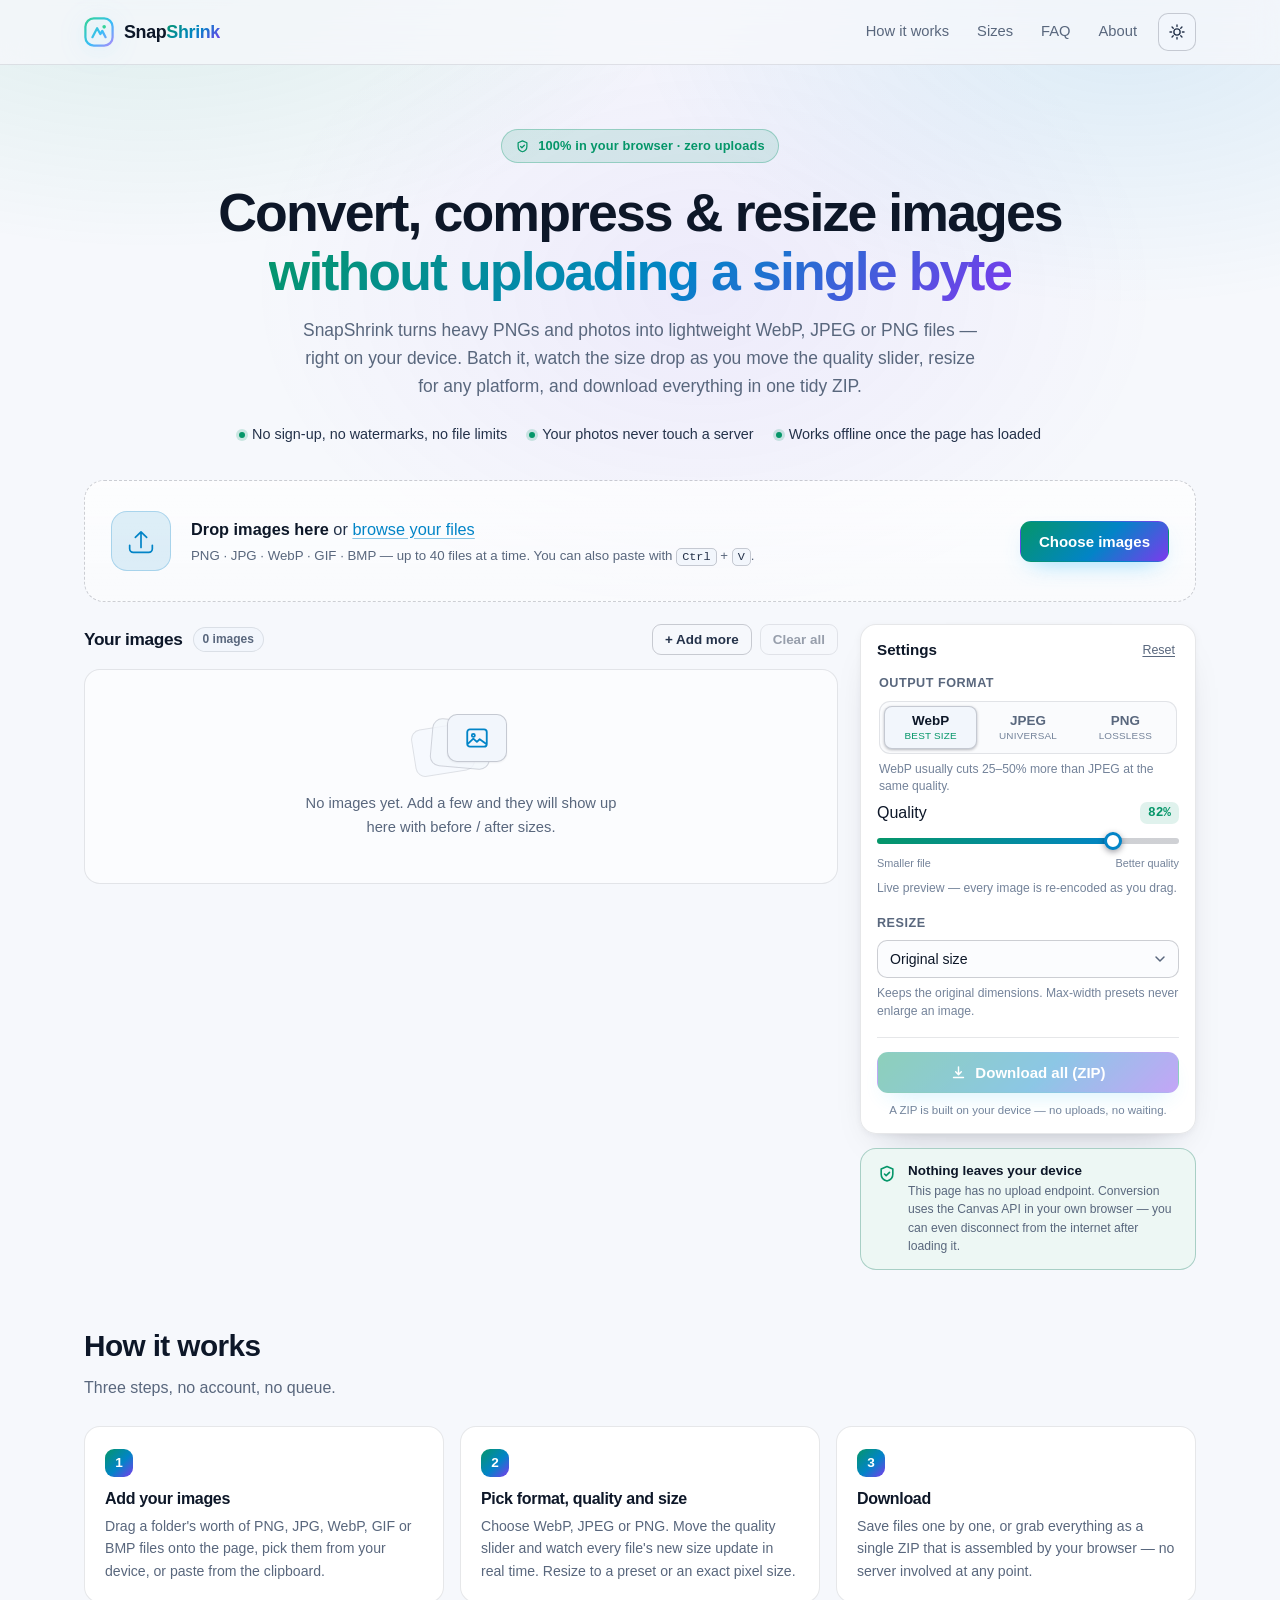
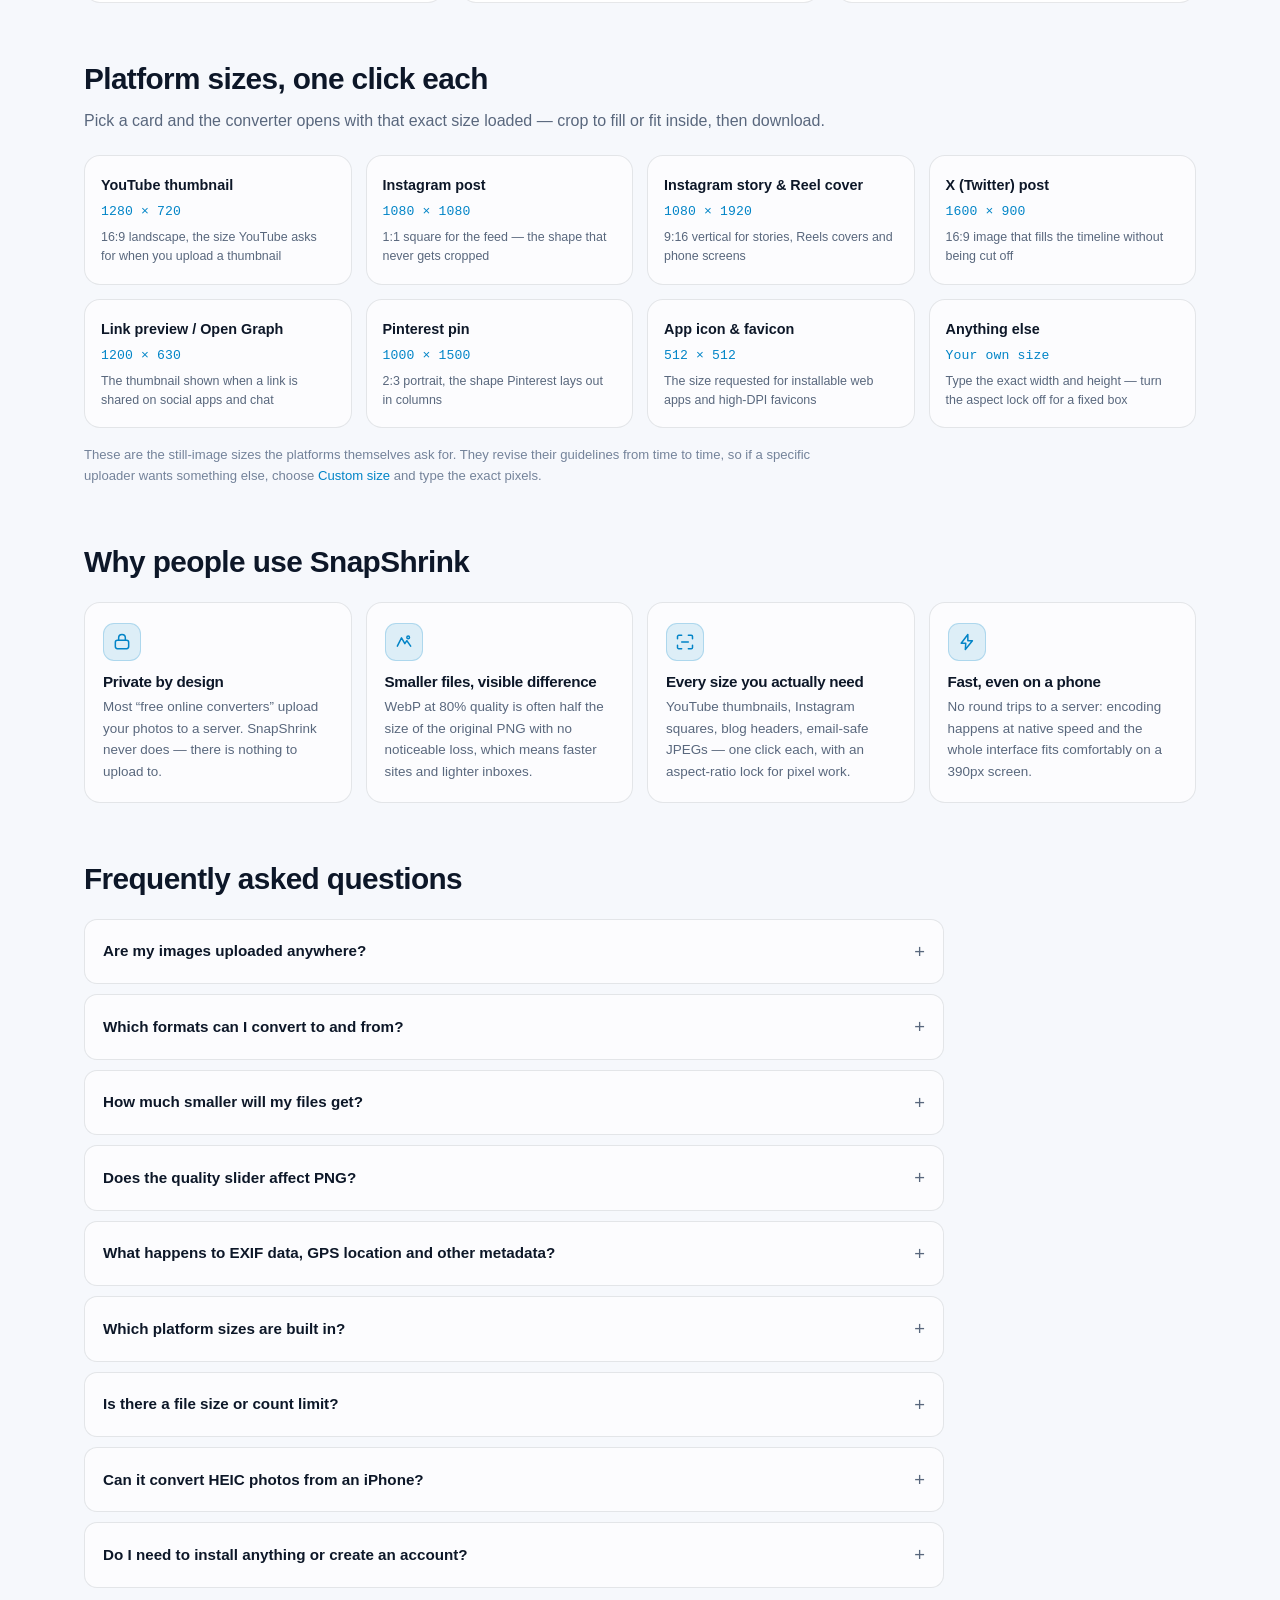
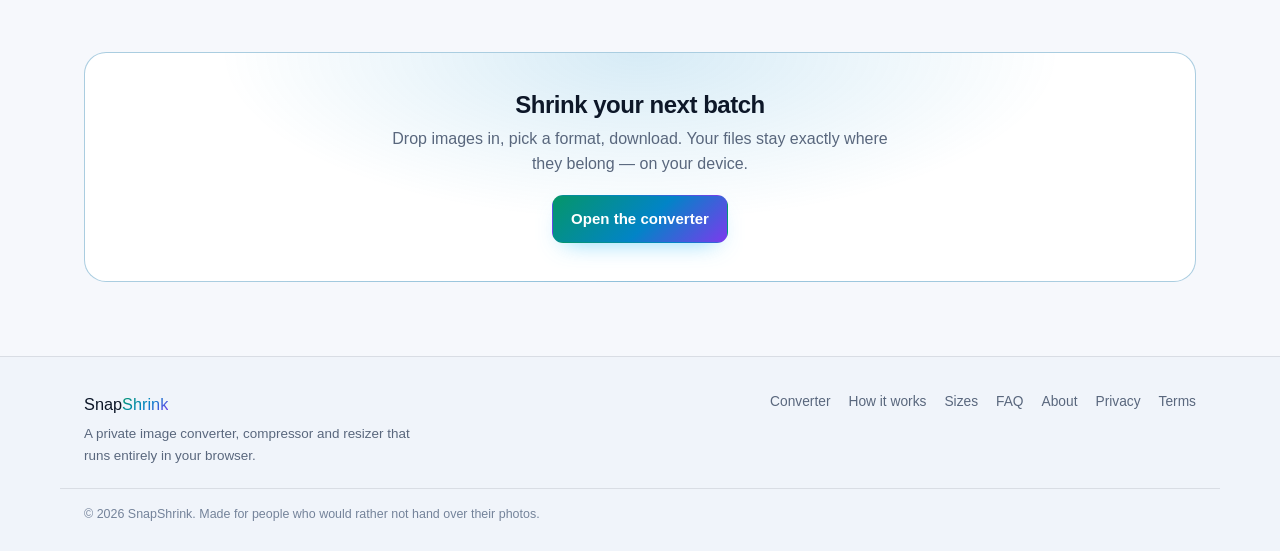
==== commit f1c0c4db: "Add built-in platform resize presets (YouTube, Instagram, X, OG, Pinterest, app icon) with one-click" ====
--- a/index.html
+++ b/index.html
@@ -4,7 +4,7 @@
 <meta charset="utf-8">
 <meta name="viewport" content="width=device-width, initial-scale=1">
 <title>SnapShrink — Convert, Compress &amp; Resize Images in Your Browser (100% Private)</title>
-<meta name="description" content="Free online image converter, compressor and resizer. Convert PNG, JPG, WebP, GIF and BMP to WebP, JPEG or PNG, compress with a live quality slider and resize for social media — 100% in your browser, zero uploads.">
+<meta name="description" content="Free online image converter, compressor and resizer. Convert PNG, JPG, WebP, GIF and BMP to WebP, JPEG or PNG, compress with a live quality slider and resize for Instagram, YouTube, X, Pinterest or a link preview — 100% in your browser, zero uploads.">
 <meta name="keywords" content="image converter, image compressor, resize image, png to webp, jpg to webp, compress image online, image resizer, private image converter, no upload">
 <meta name="author" content="SnapShrink">
 <meta name="robots" content="index, follow, max-image-preview:large">
@@ -60,6 +60,7 @@
     "Batch image conversion to WebP, JPEG and PNG",
     "Quality slider with live file size comparison",
     "Quick resize presets and custom dimensions",
+    "Built-in platform sizes: YouTube thumbnail 1280×720, Instagram post and story, X post 1600×900, link preview 1200×630, Pinterest pin 1000×1500 and a 512×512 app icon",
     "Download all results as a ZIP archive",
     "No uploads — all processing happens in the browser"
   ]
@@ -86,6 +87,7 @@
     </a>
     <nav class="site-nav" aria-label="Site">
       <a href="#how">How it works</a>
+      <a href="#sizes">Sizes</a>
       <a href="#faq">FAQ</a>
       <a href="about.html">About</a>
       <button id="themeToggle" class="theme-toggle" type="button" aria-label="Switch to light theme" title="Switch theme">
@@ -217,12 +219,23 @@
             <label for="preset">Resize</label>
             <div class="select-wrap">
               <select id="preset">
-                <option value="original">Original size</option>
-                <option value="max1920">Max width · 1920px</option>
-                <option value="max1080">Max width · 1080px</option>
-                <option value="yt">YouTube thumbnail · 1280×720</option>
-                <option value="square">Square · 1080×1080</option>
-                <option value="custom">Custom size…</option>
+                <optgroup label="Size rules">
+                  <option value="original">Original size</option>
+                  <option value="max1920">Max width · 1920px</option>
+                  <option value="max1080">Max width · 1080px</option>
+                </optgroup>
+                <optgroup label="Platform sizes">
+                  <option value="yt">YouTube thumbnail · 1280×720</option>
+                  <option value="square">Instagram post · 1080×1080</option>
+                  <option value="story">Instagram story · 1080×1920</option>
+                  <option value="xpost">X post · 1600×900</option>
+                  <option value="og">Link preview (OG) · 1200×630</option>
+                  <option value="pin">Pinterest pin · 1000×1500</option>
+                  <option value="icon">App icon · 512×512</option>
+                </optgroup>
+                <optgroup label="Exact size">
+                  <option value="custom">Custom size…</option>
+                </optgroup>
               </select>
               <svg class="select-caret" viewBox="0 0 24 24" width="16" height="16" aria-hidden="true" fill="none" stroke="currentColor" stroke-width="2.2" stroke-linecap="round" stroke-linejoin="round"><path d="m6 9 6 6 6-6"/></svg>
             </div>
@@ -311,6 +324,57 @@
         <p>Save files one by one, or grab everything as a single ZIP that is assembled by your browser — no server involved at any point.</p>
       </li>
     </ol>
+  </section>
+
+  <section class="wrap section" id="sizes">
+    <h2>Platform sizes, one click each</h2>
+    <p class="section-lede">Pick a card and the converter opens with that exact size loaded — crop to fill or fit inside, then download.</p>
+    <div class="sizes">
+      <button class="size-card" type="button" data-preset="yt" aria-pressed="false">
+        <span class="size-name">YouTube thumbnail</span>
+        <span class="size-dims">1280 × 720</span>
+        <span class="size-note">16:9 landscape, the size YouTube asks for when you upload a thumbnail</span>
+      </button>
+      <button class="size-card" type="button" data-preset="square" aria-pressed="false">
+        <span class="size-name">Instagram post</span>
+        <span class="size-dims">1080 × 1080</span>
+        <span class="size-note">1:1 square for the feed — the shape that never gets cropped</span>
+      </button>
+      <button class="size-card" type="button" data-preset="story" aria-pressed="false">
+        <span class="size-name">Instagram story &amp; Reel cover</span>
+        <span class="size-dims">1080 × 1920</span>
+        <span class="size-note">9:16 vertical for stories, Reels covers and phone screens</span>
+      </button>
+      <button class="size-card" type="button" data-preset="xpost" aria-pressed="false">
+        <span class="size-name">X (Twitter) post</span>
+        <span class="size-dims">1600 × 900</span>
+        <span class="size-note">16:9 image that fills the timeline without being cut off</span>
+      </button>
+      <button class="size-card" type="button" data-preset="og" aria-pressed="false">
+        <span class="size-name">Link preview / Open Graph</span>
+        <span class="size-dims">1200 × 630</span>
+        <span class="size-note">The thumbnail shown when a link is shared on social apps and chat</span>
+      </button>
+      <button class="size-card" type="button" data-preset="pin" aria-pressed="false">
+        <span class="size-name">Pinterest pin</span>
+        <span class="size-dims">1000 × 1500</span>
+        <span class="size-note">2:3 portrait, the shape Pinterest lays out in columns</span>
+      </button>
+      <button class="size-card" type="button" data-preset="icon" aria-pressed="false">
+        <span class="size-name">App icon &amp; favicon</span>
+        <span class="size-dims">512 × 512</span>
+        <span class="size-note">The size requested for installable web apps and high-DPI favicons</span>
+      </button>
+      <button class="size-card" type="button" data-preset="custom" aria-pressed="false">
+        <span class="size-name">Anything else</span>
+        <span class="size-dims">Your own size</span>
+        <span class="size-note">Type the exact width and height — turn the aspect lock off for a fixed box</span>
+      </button>
+    </div>
+    <p class="sizes-foot">
+      These are the still-image sizes the platforms themselves ask for. They revise their guidelines from time to time, so
+      if a specific uploader wants something else, choose <a href="#tool">Custom size</a> and type the exact pixels.
+    </p>
   </section>
 
   <section class="wrap section">
@@ -363,6 +427,10 @@
         <p>They are removed. Re-encoding through canvas keeps only the pixels, which is usually what you want for sharing — and it means photos you post won't carry GPS coordinates. The trade-off is that camera settings and rotation tags are not carried over; SnapShrink applies the correct orientation to the pixels before saving.</p>
       </details>
       <details>
+        <summary>Which platform sizes are built in?</summary>
+        <p>YouTube thumbnail 1280×720, Instagram post 1080×1080, Instagram story and Reel cover 1080×1920, X post 1600×900, link preview (Open Graph) 1200×630, Pinterest pin 1000×1500 and app icon 512×512. Each one crops to fill or fits the image inside with a background colour, and anything else can be typed into Custom size.</p>
+      </details>
+      <details>
         <summary>Is there a file size or count limit?</summary>
         <p>There is no server limit, but your device's memory is the real ceiling. 40 images per batch is a comfortable number on a phone; very large images (above roughly 40 megapixels) may be rejected by the browser's canvas.</p>
       </details>
@@ -395,6 +463,7 @@
     <nav class="footer-nav" aria-label="Footer">
       <a href="#tool">Converter</a>
       <a href="#how">How it works</a>
+      <a href="#sizes">Sizes</a>
       <a href="#faq">FAQ</a>
       <a href="about.html">About</a>
       <a href="privacy.html">Privacy</a>
@@ -443,6 +512,11 @@
     },
     {
       "@type": "Question",
+      "name": "Which platform sizes are built in?",
+      "acceptedAnswer": { "@type": "Answer", "text": "YouTube thumbnail 1280x720, Instagram post 1080x1080, Instagram story and Reel cover 1080x1920, X post 1600x900, link preview (Open Graph) 1200x630, Pinterest pin 1000x1500 and app icon 512x512. Anything else can be typed into Custom size." }
+    },
+    {
+      "@type": "Question",
       "name": "Can it convert HEIC photos from an iPhone?",
       "acceptedAnswer": { "@type": "Answer", "text": "Not directly, because browsers do not decode HEIC in canvas. Export the photo as JPEG from the Photos app, or set the iPhone camera to Most Compatible, first." }
     }
--- a/styles.css
+++ b/styles.css
@@ -847,6 +847,51 @@
 .feature h3 { font-size: 0.95rem; margin-bottom: 5px; }
 .feature p { margin: 0; color: var(--muted); font-size: 0.84rem; }
 
+.sizes {
+  display: grid;
+  grid-template-columns: repeat(4, minmax(0, 1fr));
+  gap: 14px;
+  margin-top: 22px;
+}
+.size-card {
+  display: flex;
+  flex-direction: column;
+  gap: 4px;
+  text-align: left;
+  padding: 18px 16px;
+  min-height: 108px;
+  border-radius: var(--radius);
+  border: 1px solid var(--line);
+  background: color-mix(in srgb, var(--panel-solid) 62%, transparent);
+  color: inherit;
+  font: inherit;
+  cursor: pointer;
+  transition: border-color 0.18s ease, background 0.18s ease, transform 0.18s ease;
+}
+.size-card:hover { border-color: var(--line-strong); background: var(--panel); transform: translateY(-1px); }
+.size-card:focus-visible { outline: 2px solid var(--brand-2); outline-offset: 2px; }
+.size-card.is-active {
+  border-color: color-mix(in srgb, var(--brand) 60%, var(--line));
+  background: color-mix(in srgb, var(--brand) 10%, transparent);
+}
+.size-name { font-size: 0.9rem; font-weight: 650; color: var(--text); }
+.size-dims {
+  font-family: var(--mono);
+  font-size: 0.82rem;
+  color: var(--brand-2);
+  letter-spacing: 0.01em;
+}
+.size-card.is-active .size-dims { color: var(--brand); }
+.size-note { font-size: 0.78rem; color: var(--muted); line-height: 1.5; margin-top: 2px; }
+.sizes-foot {
+  margin: 16px 0 0;
+  max-width: 780px;
+  font-size: 0.82rem;
+  color: var(--muted-2);
+  line-height: 1.6;
+}
+.sizes-foot a { color: var(--brand-2); }
+
 .faq { margin-top: 22px; display: grid; gap: 10px; max-width: 860px; }
 .faq details {
   border: 1px solid var(--line);
@@ -948,6 +993,7 @@
 
 @media (max-width: 1080px) {
   .features { grid-template-columns: repeat(2, minmax(0, 1fr)); }
+  .sizes { grid-template-columns: repeat(2, minmax(0, 1fr)); }
 }
 
 @media (max-width: 980px) {
@@ -1001,6 +1047,11 @@
 
   .section { padding: 44px 18px 0; }
   .features { grid-template-columns: 1fr; }
+  .sizes { grid-template-columns: repeat(2, minmax(0, 1fr)); gap: 10px; }
+  .size-card { min-height: 0; padding: 14px 12px; }
+  .size-name { font-size: 0.82rem; }
+  .size-dims { font-size: 0.76rem; }
+  .size-note { font-size: 0.72rem; }
   .cta { padding: 44px 18px 4px; }
   .cta-inner { padding: 28px 20px; }
   .footer-inner { padding-bottom: 18px; }
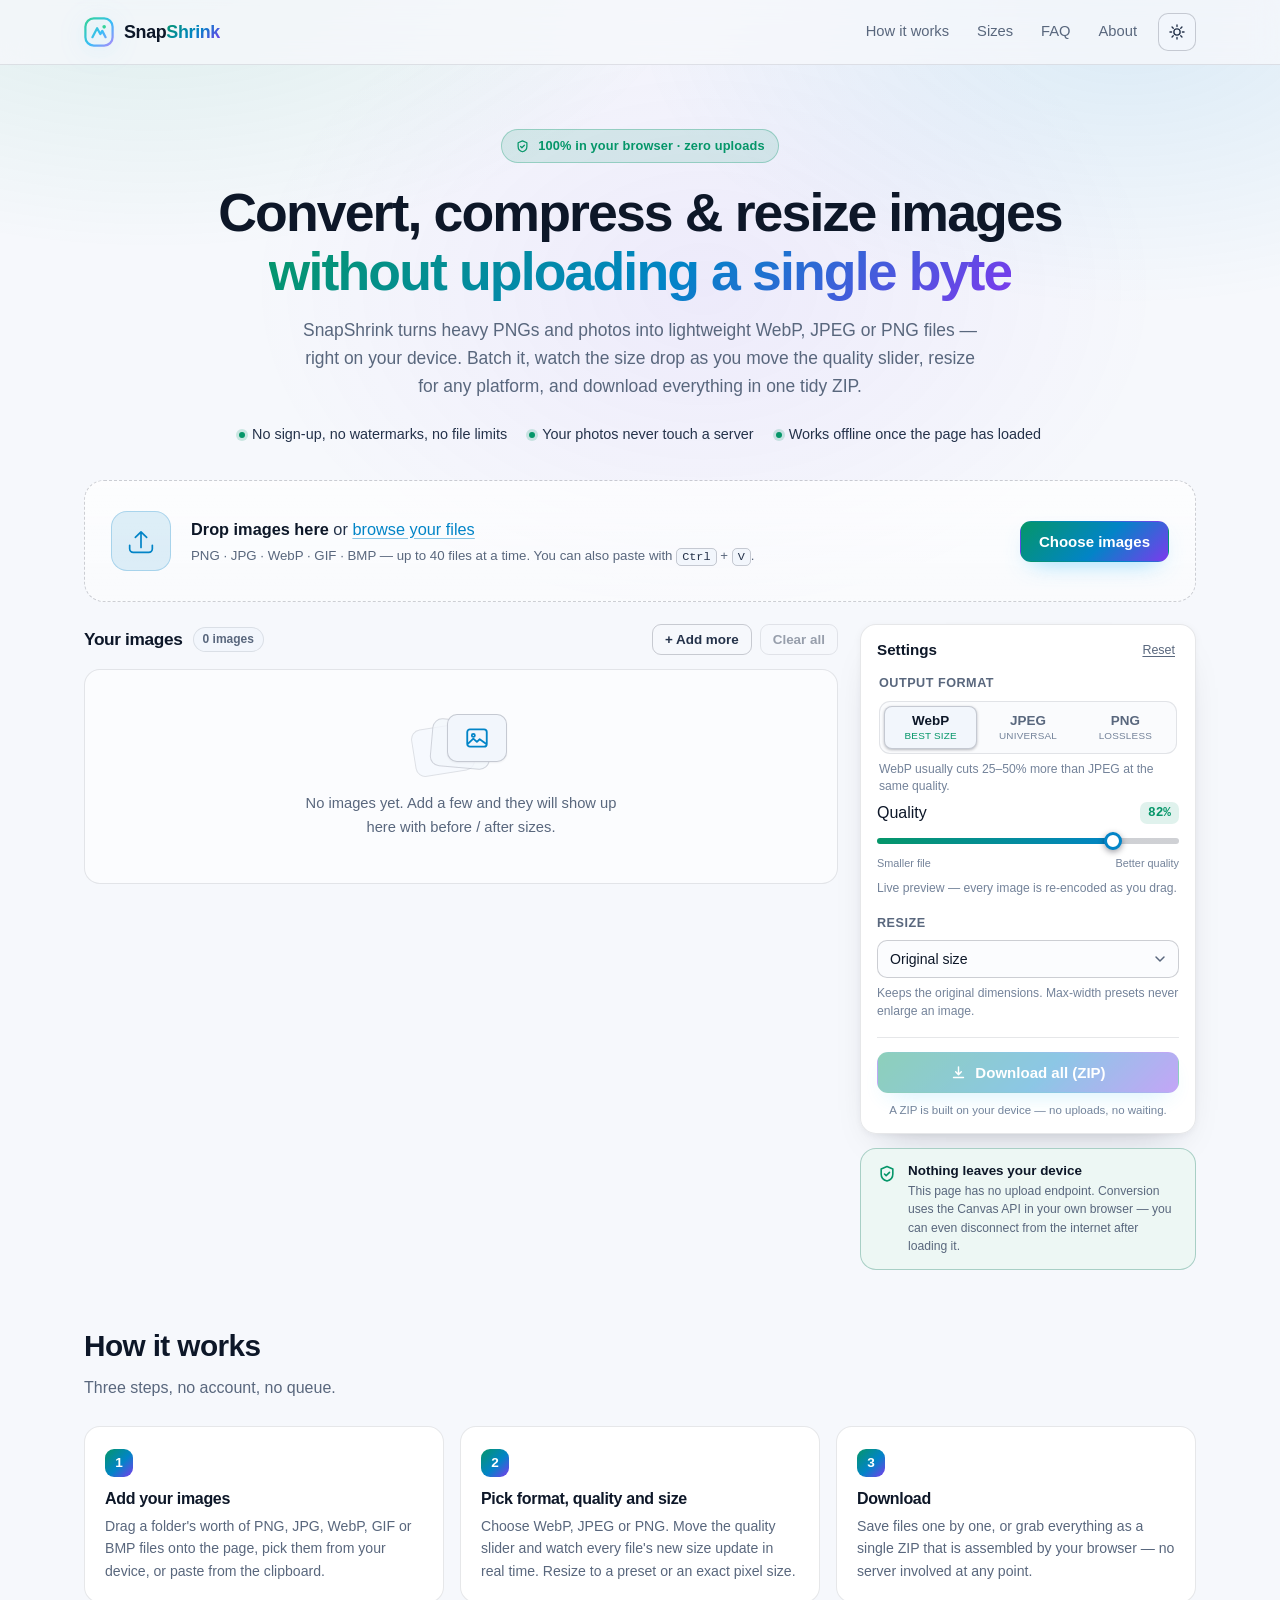
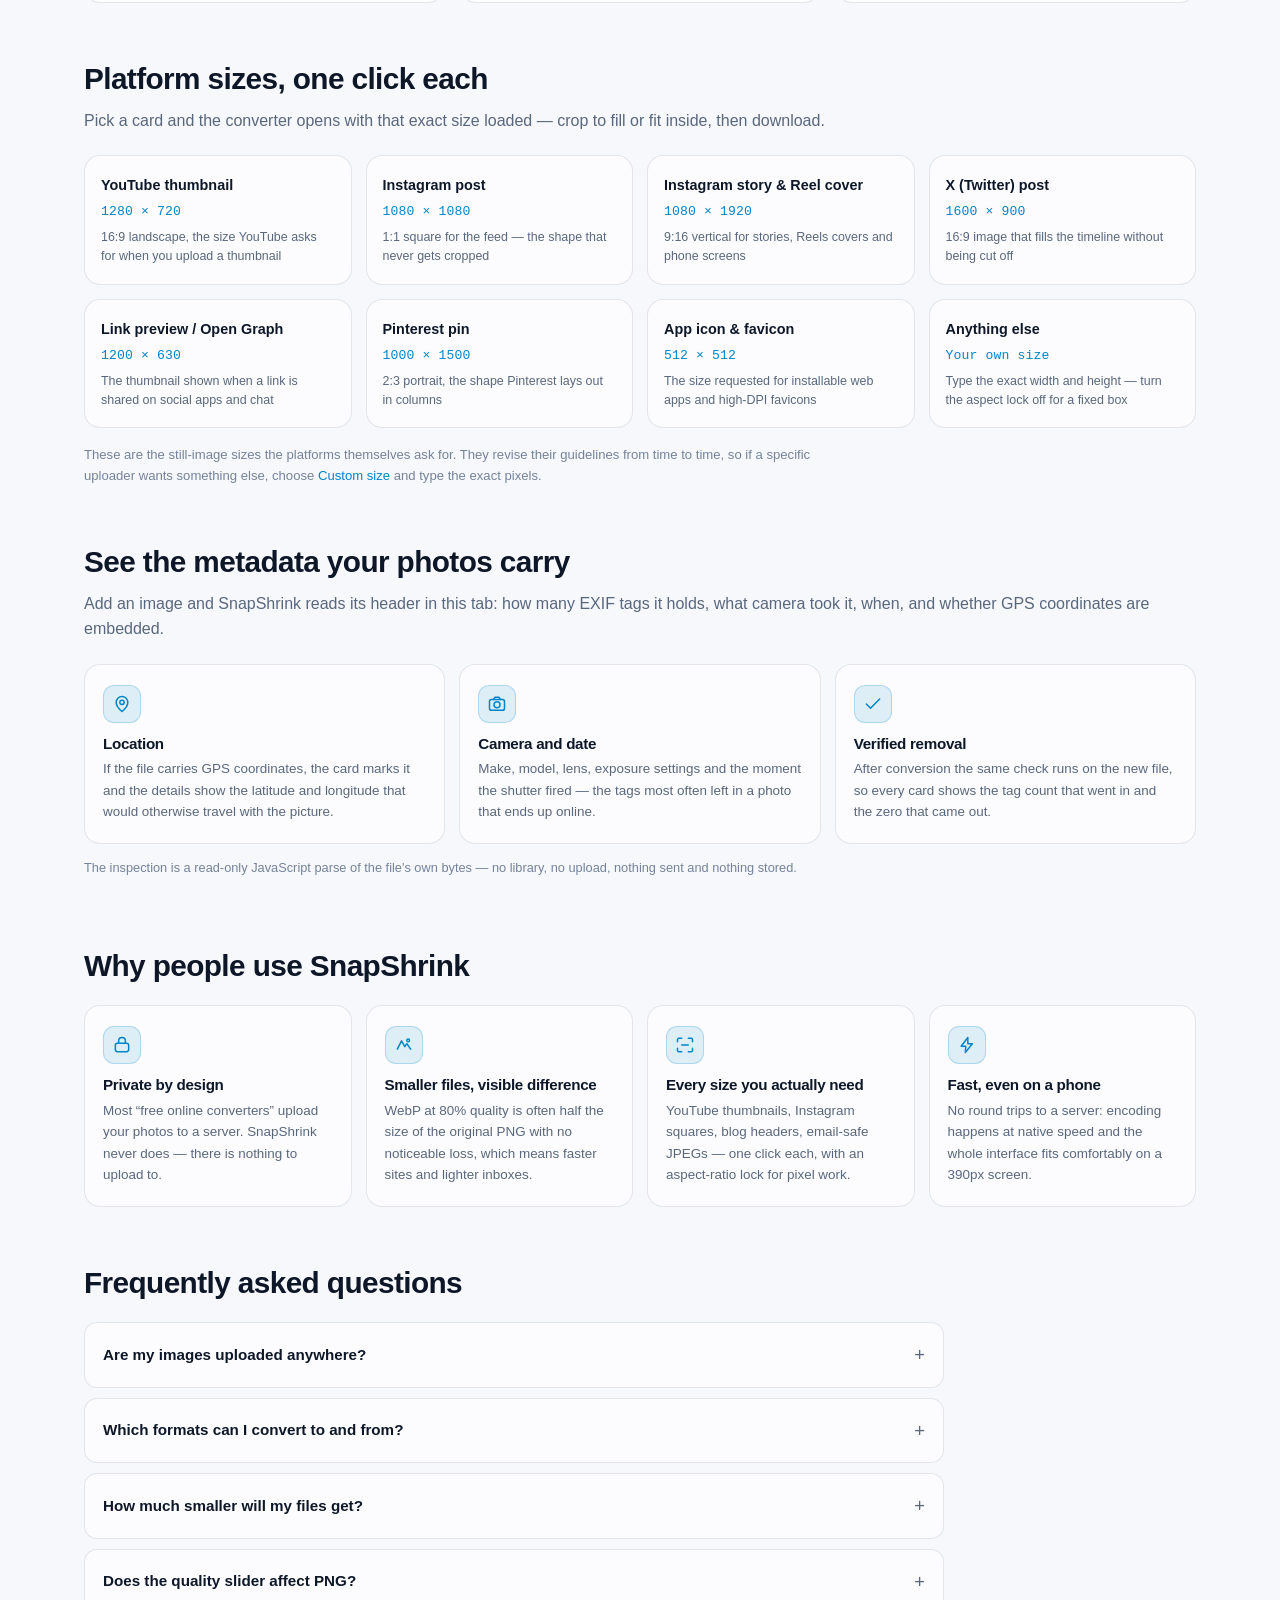
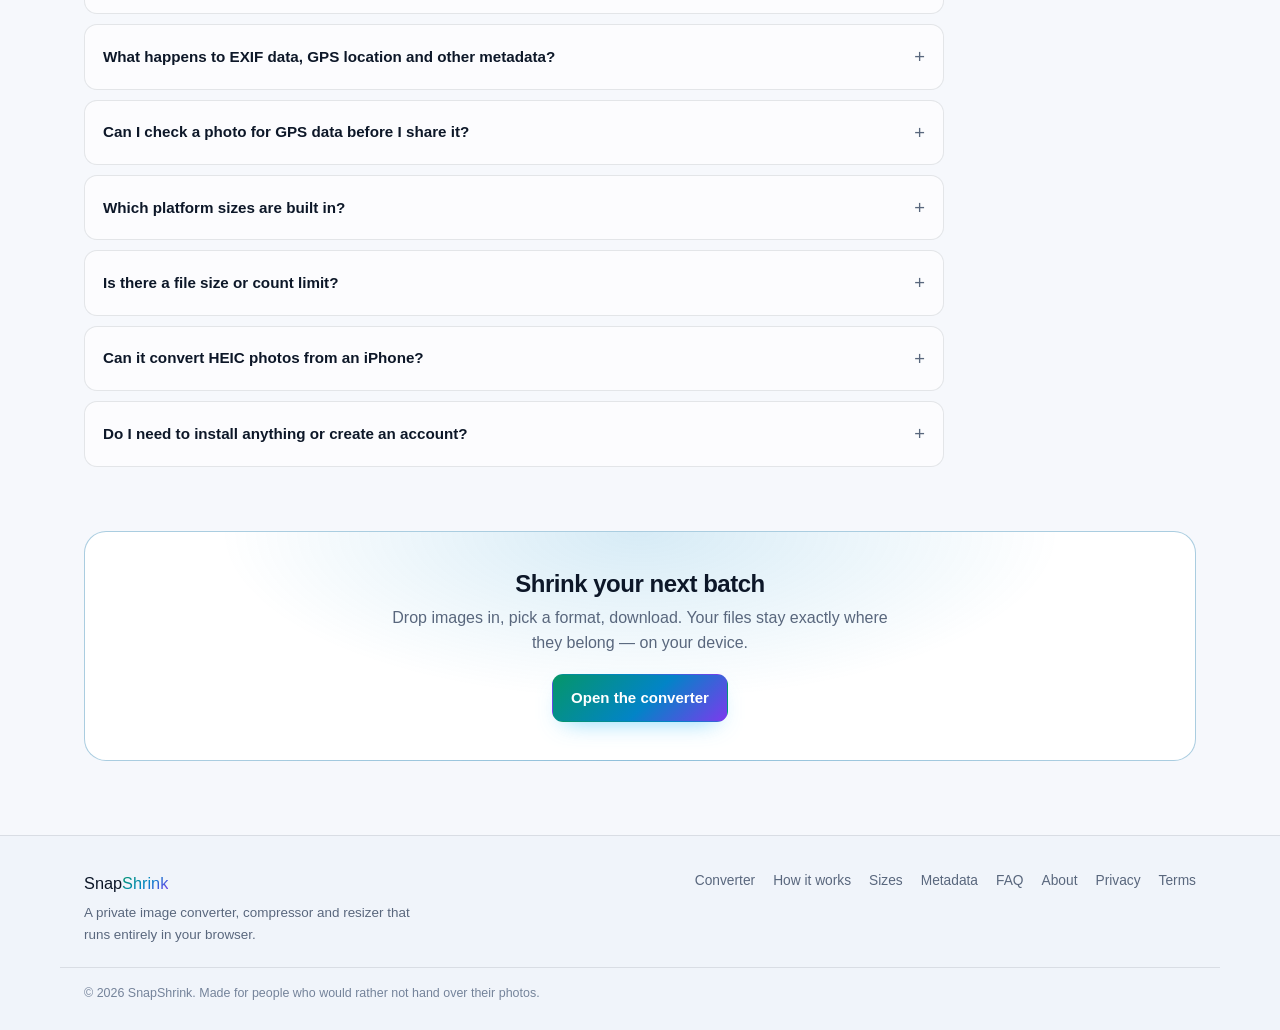
==== commit 00e044c2: "Add a client-side EXIF/GPS metadata inspector with verified stripping" ====
--- a/index.html
+++ b/index.html
@@ -4,8 +4,8 @@
 <meta charset="utf-8">
 <meta name="viewport" content="width=device-width, initial-scale=1">
 <title>SnapShrink — Convert, Compress &amp; Resize Images in Your Browser (100% Private)</title>
-<meta name="description" content="Free online image converter, compressor and resizer. Convert PNG, JPG, WebP, GIF and BMP to WebP, JPEG or PNG, compress with a live quality slider and resize for Instagram, YouTube, X, Pinterest or a link preview — 100% in your browser, zero uploads.">
-<meta name="keywords" content="image converter, image compressor, resize image, png to webp, jpg to webp, compress image online, image resizer, private image converter, no upload">
+<meta name="description" content="Free online image converter, compressor and resizer. Convert PNG, JPG, WebP, GIF and BMP to WebP, JPEG or PNG, compress with a live quality slider, resize for Instagram, YouTube, X, Pinterest or a link preview, and see any EXIF or GPS metadata before it is stripped — 100% in your browser, zero uploads.">
+<meta name="keywords" content="image converter, image compressor, resize image, png to webp, jpg to webp, compress image online, image resizer, private image converter, no upload, exif viewer, check gps data in photo, remove metadata from image, strip exif">
 <meta name="author" content="SnapShrink">
 <meta name="robots" content="index, follow, max-image-preview:large">
 <link rel="canonical" href="https://lkj-droid.github.io/snapshrink/">
@@ -61,6 +61,8 @@
     "Quality slider with live file size comparison",
     "Quick resize presets and custom dimensions",
     "Built-in platform sizes: YouTube thumbnail 1280×720, Instagram post and story, X post 1600×900, link preview 1200×630, Pinterest pin 1000×1500 and a 512×512 app icon",
+    "Built-in EXIF and GPS metadata inspector that reports camera, date and location tags before you convert",
+    "EXIF, GPS and XMP metadata is removed by the in-browser re-encode and the empty result is verified on each converted file",
     "Download all results as a ZIP archive",
     "No uploads — all processing happens in the browser"
   ]
@@ -158,6 +160,7 @@
             <div class="stat-arrow" aria-hidden="true">→</div>
             <div class="stat"><span class="stat-label">New size</span><span class="stat-value" id="sumAfter">—</span></div>
             <div class="stat"><span class="stat-label">Saved</span><span class="stat-value stat-save" id="sumSaved">—</span></div>
+            <p class="summary-meta" id="sumMeta" hidden></p>
           </div>
           <button class="btn btn-primary" id="downloadAllTop" type="button">
             <svg viewBox="0 0 24 24" width="17" height="17" aria-hidden="true" fill="none" stroke="currentColor" stroke-width="2" stroke-linecap="round" stroke-linejoin="round"><path d="M12 4v11m0 0 4-4m-4 4-4-4"/><path d="M5 19h14"/></svg>
@@ -377,6 +380,29 @@
     </p>
   </section>
 
+  <section class="wrap section" id="metadata">
+    <h2>See the metadata your photos carry</h2>
+    <p class="section-lede">Add an image and SnapShrink reads its header in this tab: how many EXIF tags it holds, what camera took it, when, and whether GPS coordinates are embedded.</p>
+    <div class="metafacts">
+      <article class="feature">
+        <div class="feature-icon" aria-hidden="true"><svg viewBox="0 0 24 24" width="20" height="20" fill="none" stroke="currentColor" stroke-width="1.8" stroke-linecap="round" stroke-linejoin="round"><path d="M12 21s7-5.5 7-11a7 7 0 1 0-14 0c0 5.5 7 11 7 11Z"/><circle cx="12" cy="10" r="2.6"/></svg></div>
+        <h3>Location</h3>
+        <p>If the file carries GPS coordinates, the card marks it and the details show the latitude and longitude that would otherwise travel with the picture.</p>
+      </article>
+      <article class="feature">
+        <div class="feature-icon" aria-hidden="true"><svg viewBox="0 0 24 24" width="20" height="20" fill="none" stroke="currentColor" stroke-width="1.8" stroke-linecap="round" stroke-linejoin="round"><rect x="3" y="6.5" width="18" height="13" rx="2.5"/><circle cx="12" cy="13" r="3.6"/><path d="M8 6.5 9.5 4h5L16 6.5"/></svg></div>
+        <h3>Camera and date</h3>
+        <p>Make, model, lens, exposure settings and the moment the shutter fired — the tags most often left in a photo that ends up online.</p>
+      </article>
+      <article class="feature">
+        <div class="feature-icon" aria-hidden="true"><svg viewBox="0 0 24 24" width="20" height="20" fill="none" stroke="currentColor" stroke-width="1.8" stroke-linecap="round" stroke-linejoin="round"><path d="M20 6 9 17l-5-5"/></svg></div>
+        <h3>Verified removal</h3>
+        <p>After conversion the same check runs on the new file, so every card shows the tag count that went in and the zero that came out.</p>
+      </article>
+    </div>
+    <p class="metafacts-foot">The inspection is a read-only JavaScript parse of the file's own bytes — no library, no upload, nothing sent and nothing stored.</p>
+  </section>
+
   <section class="wrap section">
     <h2>Why people use SnapShrink</h2>
     <div class="features">
@@ -424,7 +450,11 @@
       </details>
       <details>
         <summary>What happens to EXIF data, GPS location and other metadata?</summary>
-        <p>They are removed. Re-encoding through canvas keeps only the pixels, which is usually what you want for sharing — and it means photos you post won't carry GPS coordinates. The trade-off is that camera settings and rotation tags are not carried over; SnapShrink applies the correct orientation to the pixels before saving.</p>
+        <p>SnapShrink reads it first and removes it on conversion. As soon as a file is added, the card reports how many EXIF tags it contains, the camera and date, and whether GPS coordinates are embedded — expand the note to see the values. Re-encoding through canvas keeps only the pixels, so the converted file has none of it, and SnapShrink checks the result to confirm. The trade-off is that camera settings and rotation tags are not carried over; SnapShrink applies the correct orientation to the pixels before saving.</p>
+      </details>
+      <details>
+        <summary>Can I check a photo for GPS data before I share it?</summary>
+        <p>Yes. Pick the file and its header is parsed in your browser, before anything is converted: the card shows the EXIF tag count and a GPS location badge, and the details list the coordinates, camera model and capture date inside the file. Convert it and the same check runs again on the output, so you can see the tags drop to zero instead of taking it on trust.</p>
       </details>
       <details>
         <summary>Which platform sizes are built in?</summary>
@@ -464,6 +494,7 @@
       <a href="#tool">Converter</a>
       <a href="#how">How it works</a>
       <a href="#sizes">Sizes</a>
+      <a href="#metadata">Metadata</a>
       <a href="#faq">FAQ</a>
       <a href="about.html">About</a>
       <a href="privacy.html">Privacy</a>
@@ -507,13 +538,28 @@
     },
     {
       "@type": "Question",
-      "name": "What happens to EXIF data and GPS location?",
-      "acceptedAnswer": { "@type": "Answer", "text": "They are removed. Re-encoding through canvas keeps only the pixels, so photos you share do not carry GPS coordinates, while the correct orientation is applied to the pixels first." }
+      "name": "What happens to EXIF data, GPS location and other metadata?",
+      "acceptedAnswer": { "@type": "Answer", "text": "SnapShrink reads it first and removes it on conversion. Each card reports the EXIF tag count, the camera and date, and whether GPS coordinates are embedded, and the details show the values. Re-encoding through canvas keeps only the pixels, so the converted file carries none of it, and the result is checked to confirm." }
+    },
+    {
+      "@type": "Question",
+      "name": "Can I check a photo for GPS data before I share it?",
+      "acceptedAnswer": { "@type": "Answer", "text": "Yes. The file header is parsed in your browser before conversion: the card shows the EXIF tag count and a GPS location badge, and the details list the coordinates, camera model and capture date. Converting runs the same check again, so the tag count dropping to zero is visible rather than assumed." }
     },
     {
       "@type": "Question",
       "name": "Which platform sizes are built in?",
       "acceptedAnswer": { "@type": "Answer", "text": "YouTube thumbnail 1280x720, Instagram post 1080x1080, Instagram story and Reel cover 1080x1920, X post 1600x900, link preview (Open Graph) 1200x630, Pinterest pin 1000x1500 and app icon 512x512. Anything else can be typed into Custom size." }
+    },
+    {
+      "@type": "Question",
+      "name": "Is there a file size or count limit?",
+      "acceptedAnswer": { "@type": "Answer", "text": "There is no server limit, but your device's memory is the real ceiling. 40 images per batch is a comfortable number on a phone; very large images above roughly 40 megapixels may be rejected by the browser's canvas." }
+    },
+    {
+      "@type": "Question",
+      "name": "Do I need to install anything or create an account?",
+      "acceptedAnswer": { "@type": "Answer", "text": "No. The tool is free, needs no sign-up and adds no watermark. It can also be saved for offline use from the browser's install menu." }
     },
     {
       "@type": "Question",
--- a/styles.css
+++ b/styles.css
@@ -405,6 +405,14 @@
 .stat-save { color: var(--brand); }
 .stat-save.is-negative { color: var(--warn); }
 .stat-arrow { color: var(--muted-2); font-size: 1rem; }
+.summary-meta {
+  flex: 1 1 100%;
+  margin: 0;
+  font-size: 0.76rem;
+  color: var(--muted);
+  line-height: 1.4;
+}
+.summary-meta[hidden] { display: none; }
 
 .empty {
   display: flex;
@@ -555,6 +563,51 @@
 
 .card-error { font-size: 0.78rem; color: var(--danger); }
 .card-note { font-size: 0.72rem; color: var(--warn); }
+
+/* ---------- EXIF / GPS metadata inspector ---------- */
+
+.meta {
+  display: flex;
+  align-items: center;
+  flex-wrap: wrap;
+  gap: 3px 6px;
+  font-size: 0.72rem;
+  line-height: 1.35;
+  color: var(--muted);
+}
+.meta[hidden] { display: none; }
+.meta-icon { display: inline-flex; flex: none; color: var(--muted-2); }
+.meta-line { min-width: 0; font-variant-numeric: tabular-nums; }
+.badge.meta-gps { color: var(--warn); background: color-mix(in srgb, var(--warn) 15%, transparent); }
+.badge.meta-safe { color: var(--brand); background: color-mix(in srgb, var(--brand) 14%, transparent); }
+html[data-theme="light"] .badge.meta-safe { color: #047857; }
+html[data-theme="light"] .badge.meta-gps { color: #a16207; }
+.meta-details { flex: 1 1 100%; }
+.meta-details summary {
+  display: inline-flex;
+  align-items: center;
+  gap: 4px;
+  padding: 2px 0;
+  list-style: none;
+  cursor: pointer;
+  font-size: 0.71rem;
+  font-weight: 600;
+  color: var(--brand-2);
+}
+.meta-details summary::-webkit-details-marker { display: none; }
+.meta-details summary::after { content: "+"; font-size: 0.72rem; opacity: 0.75; }
+.meta-details[open] summary::after { content: "−"; }
+.meta-details summary:focus-visible { outline: 2px solid var(--brand-2); outline-offset: 2px; border-radius: 4px; }
+.meta-details dl {
+  display: grid;
+  grid-template-columns: auto minmax(0, 1fr);
+  gap: 2px 10px;
+  margin: 4px 0 2px;
+  font-size: 0.71rem;
+}
+.meta-details dt { color: var(--muted-2); }
+.meta-details dd { margin: 0; color: var(--text-soft); overflow-wrap: anywhere; }
+.meta-note { margin: 4px 0 0; font-size: 0.69rem; color: var(--muted-2); line-height: 1.4; }
 
 /* ---------- Settings panel ---------- */
 
@@ -829,6 +882,14 @@
   gap: 14px;
   margin-top: 22px;
 }
+.metafacts {
+  display: grid;
+  grid-template-columns: repeat(auto-fit, minmax(220px, 1fr));
+  gap: 14px;
+  margin-top: 22px;
+}
+.metafacts .feature h3 { margin-top: 0; }
+.metafacts-foot { margin-top: 14px; font-size: 0.8rem; color: var(--muted-2); line-height: 1.5; }
 .feature {
   padding: 20px 18px;
   border-radius: var(--radius);
